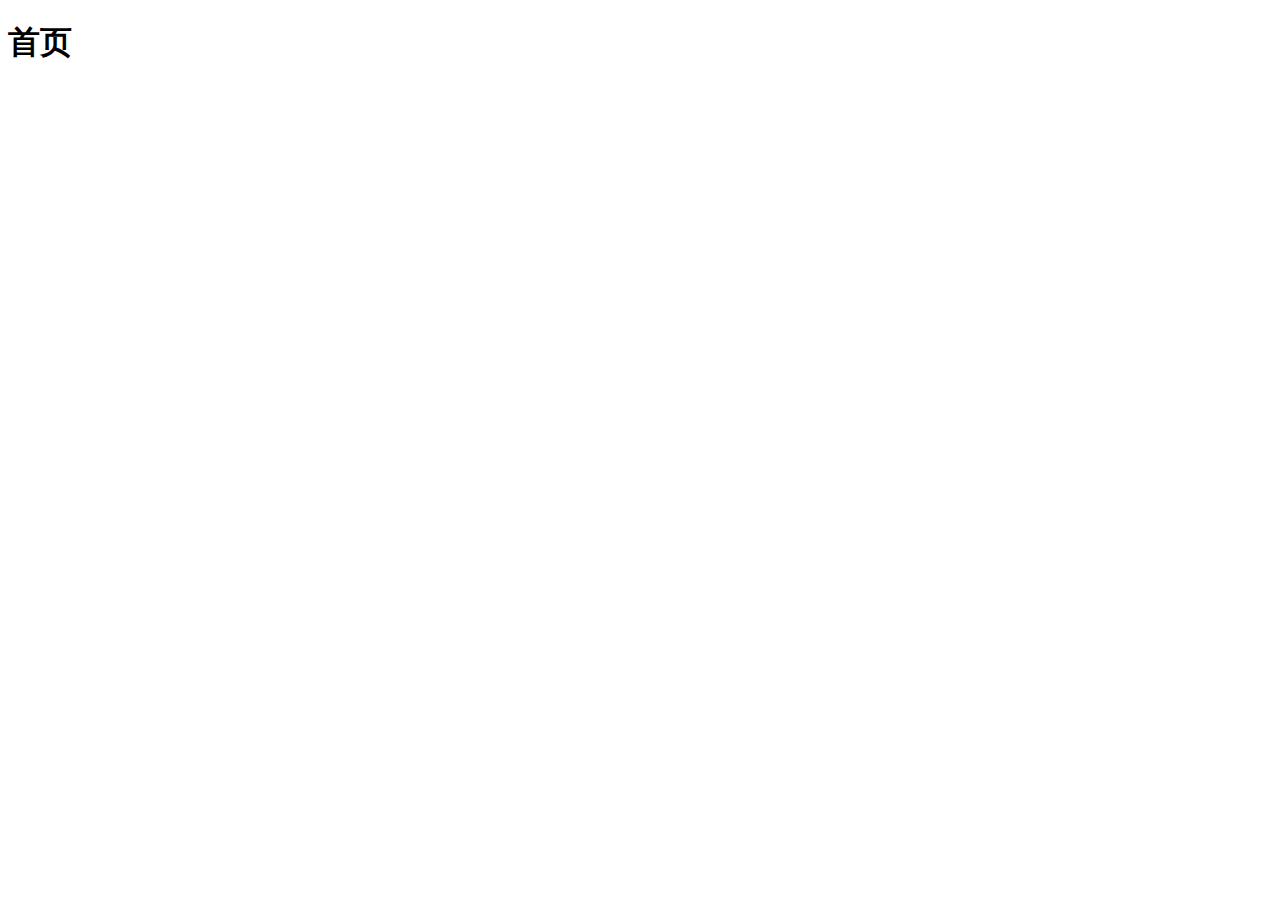
==== index.html @ 6b6a990b "实现了登录页面的功能" ====
<!DOCTYPE html>
<html lang="en">
<head>
    <meta charset="UTF-8">
    <meta name="viewport" content="width=device-width, initial-scale=1.0">
    <title>Document</title>
</head>
<body>
    <h1>首页</h1>
</body>
</html>
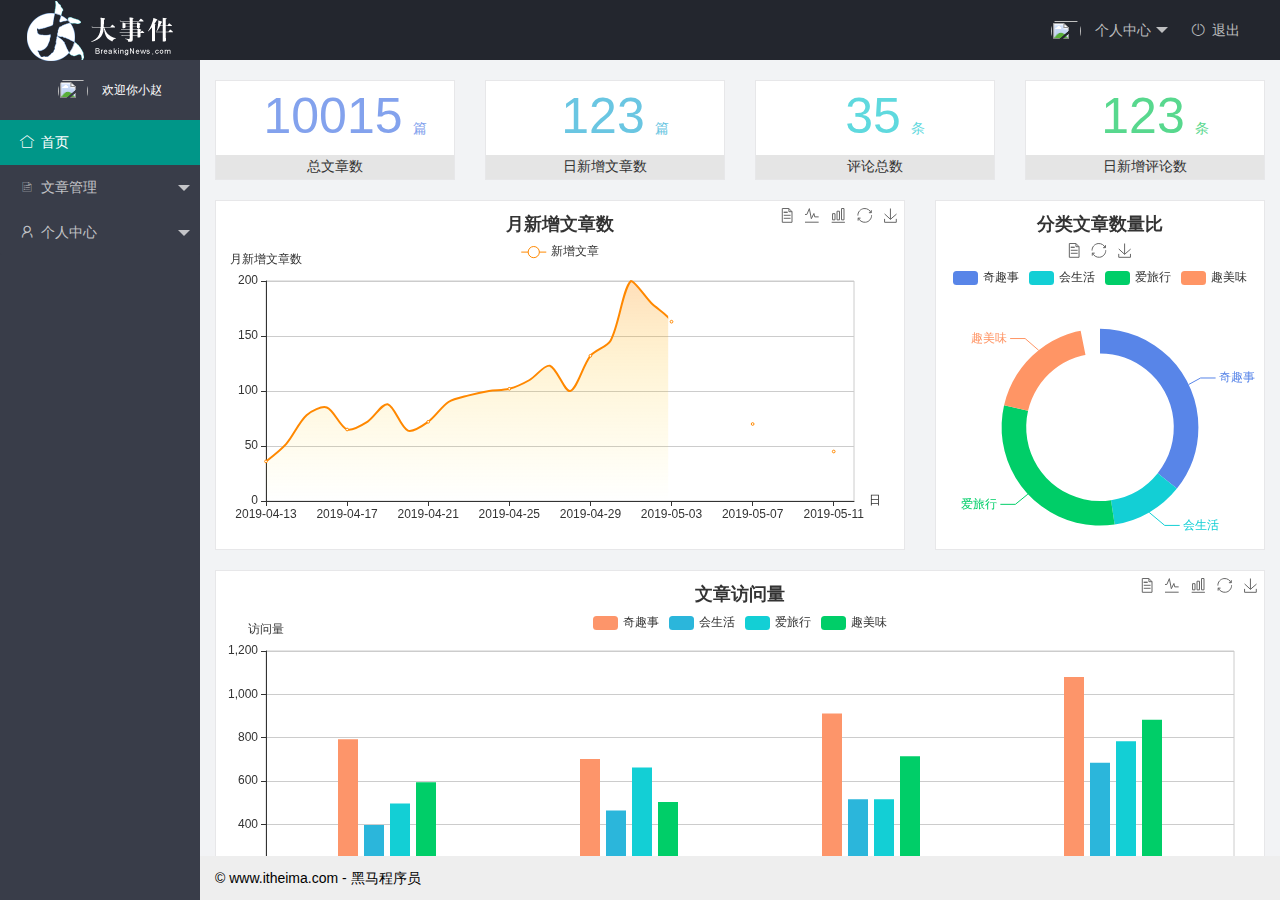
==== commit faac9396: "完成了index.html的页面布局" ====
--- a/index.html
+++ b/index.html
@@ -1,11 +1,92 @@
 <!DOCTYPE html>
-<html lang="en">
+<html>
+
 <head>
-    <meta charset="UTF-8">
-    <meta name="viewport" content="width=device-width, initial-scale=1.0">
-    <title>Document</title>
+    <meta charset="utf-8">
+    <meta name="viewport" content="width=device-width, initial-scale=1, maximum-scale=1">
+    <title>大事件项目（后台首页）</title>
+    <!-- 引入 layui 的css -->
+    <link rel="stylesheet" href="/assets/lib/layui/css/layui.css">
+    <!-- 引入自己css -->
+    <link rel="stylesheet" href="/assets/css/index.css">
 </head>
-<body>
-    <h1>首页</h1>
+
+<body class="layui-layout-body">
+    <div class="layui-layout layui-layout-admin">
+        <div class="layui-header">
+            <div class="layui-logo">
+                <img src="/assets/images/logo.png" alt="">
+            </div>
+            <!-- 头部区域（可配合layui已有的水平导航） -->
+            <ul class="layui-nav layui-layout-right">
+                <li class="layui-nav-item">
+                    <a href="javascript:;">
+                        <img src="http://t.cn/RCzsdCq" class="layui-nav-img">
+                        个人中心
+                    </a>
+                    <dl class="layui-nav-child">
+                        <dd><a href="">基本资料</a></dd>
+                        <dd><a href="">重置密码</a></dd>
+                        <dd><a href="">更换头像</a></dd>
+                    </dl>
+                </li>
+                <li class="layui-nav-item">
+                    <a href="">
+                        <i class="layui-icon layui-icon-logout"></i>退出
+                    </a>
+                </li>
+            </ul>
+        </div>
+
+        <div class="layui-side layui-bg-black">
+            <div class="layui-side-scroll">
+                <div id="user">
+                    <span class="txt-avater">G</span>
+                    <img src="http://t.cn/RCzsdCq" class="layui-nav-img">
+                    欢迎你<span id="username">小赵</span>
+                </div>
+                <!-- 左侧导航区域（可配合layui已有的垂直导航） -->
+                <ul class="layui-nav layui-nav-tree" lay-filter="test" lay-shrink="all">
+                    <li class="layui-nav-item layui-this"><a href=""><i class="layui-icon layui-icon-home"></i>首页</a></li>
+                    <li class="layui-nav-item">
+                        <a class="" href="javascript:;"><i class="layui-icon layui-icon-list"></i>文章管理</a>
+                        <dl class="layui-nav-child">
+                            <dd><a href="javascript:;" target="sm"><i class="layui-icon layui-icon-app"></i>文章类别</a></dd>
+                            <dd><a href="javascript:;"><i class="layui-icon layui-icon-app"></i>文章列表</a></dd>
+                            <dd><a href="javascript:;"><i class="layui-icon layui-icon-app"></i>发表文章</a></dd>
+                        </dl>
+                    </li>
+                    <li class="layui-nav-item">
+                        <a href="javascript:;"><i class="layui-icon layui-icon-username"></i>个人中心</a>
+                        <dl class="layui-nav-child">
+                            <dd><a href="javascript:;"><i class="layui-icon layui-icon-app"></i>基本资料</a></dd>
+                            <dd><a href="javascript:;"><i class="layui-icon layui-icon-app"></i>更换头像</a></dd>
+                            <dd><a href="javascript:;"><i class="layui-icon layui-icon-app"></i>重置密码</a></dd>
+                        </dl>
+                    </li>
+                </ul>
+            </div>
+        </div>
+
+        <div class="layui-body">
+            <!-- 内容主体区域 -->
+            <!-- <div style="padding: 15px;">内容主体区域</div> -->
+            <iframe src="/home/dashboard.html" frameborder="0" name="sm"></iframe>
+        </div>
+
+        <div class="layui-footer">
+            <!-- 底部固定区域 -->
+            © www.itheima.com - 黑马程序员
+        </div>
+    </div>
+    <script src="/assets/lib/layui/layui.all.js"></script>
+    <script>
+        //JavaScript代码区域
+        layui.use('element', function () {
+            var element = layui.element;
+
+        });
+    </script>
 </body>
+
 </html>--- a/assets/lib/layui/css/layui.css
+++ b/assets/lib/layui/css/layui.css
@@ -0,0 +1,2 @@
+/** layui-v2.5.6 MIT License By https://www.layui.com */
+ .layui-inline,img{display:inline-block;vertical-align:middle}h1,h2,h3,h4,h5,h6{font-weight:400}.layui-edge,.layui-header,.layui-inline,.layui-main{position:relative}.layui-body,.layui-edge,.layui-elip{overflow:hidden}.layui-btn,.layui-edge,.layui-inline,img{vertical-align:middle}.layui-btn,.layui-disabled,.layui-icon,.layui-unselect{-moz-user-select:none;-webkit-user-select:none;-ms-user-select:none}.layui-elip,.layui-form-checkbox span,.layui-form-pane .layui-form-label{text-overflow:ellipsis;white-space:nowrap}.layui-breadcrumb,.layui-tree-btnGroup{visibility:hidden}blockquote,body,button,dd,div,dl,dt,form,h1,h2,h3,h4,h5,h6,input,li,ol,p,pre,td,textarea,th,ul{margin:0;padding:0;-webkit-tap-highlight-color:rgba(0,0,0,0)}a:active,a:hover{outline:0}img{border:none}li{list-style:none}table{border-collapse:collapse;border-spacing:0}h4,h5,h6{font-size:100%}button,input,optgroup,option,select,textarea{font-family:inherit;font-size:inherit;font-style:inherit;font-weight:inherit;outline:0}pre{white-space:pre-wrap;white-space:-moz-pre-wrap;white-space:-pre-wrap;white-space:-o-pre-wrap;word-wrap:break-word}body{line-height:24px;font:14px Helvetica Neue,Helvetica,PingFang SC,Tahoma,Arial,sans-serif}hr{height:1px;margin:10px 0;border:0;clear:both}a{color:#333;text-decoration:none}a:hover{color:#777}a cite{font-style:normal;*cursor:pointer}.layui-border-box,.layui-border-box *{box-sizing:border-box}.layui-box,.layui-box *{box-sizing:content-box}.layui-clear{clear:both;*zoom:1}.layui-clear:after{content:'\20';clear:both;*zoom:1;display:block;height:0}.layui-inline{*display:inline;*zoom:1}.layui-edge{display:inline-block;width:0;height:0;border-width:6px;border-style:dashed;border-color:transparent}.layui-edge-top{top:-4px;border-bottom-color:#999;border-bottom-style:solid}.layui-edge-right{border-left-color:#999;border-left-style:solid}.layui-edge-bottom{top:2px;border-top-color:#999;border-top-style:solid}.layui-edge-left{border-right-color:#999;border-right-style:solid}.layui-disabled,.layui-disabled:hover{color:#d2d2d2!important;cursor:not-allowed!important}.layui-circle{border-radius:100%}.layui-show{display:block!important}.layui-hide{display:none!important}@font-face{font-family:layui-icon;src:url(../font/iconfont.eot?v=256);src:url(../font/iconfont.eot?v=256#iefix) format('embedded-opentype'),url(../font/iconfont.woff2?v=256) format('woff2'),url(../font/iconfont.woff?v=256) format('woff'),url(../font/iconfont.ttf?v=256) format('truetype'),url(../font/iconfont.svg?v=256#layui-icon) format('svg')}.layui-icon{font-family:layui-icon!important;font-size:16px;font-style:normal;-webkit-font-smoothing:antialiased;-moz-osx-font-smoothing:grayscale}.layui-icon-reply-fill:before{content:"\e611"}.layui-icon-set-fill:before{content:"\e614"}.layui-icon-menu-fill:before{content:"\e60f"}.layui-icon-search:before{content:"\e615"}.layui-icon-share:before{content:"\e641"}.layui-icon-set-sm:before{content:"\e620"}.layui-icon-engine:before{content:"\e628"}.layui-icon-close:before{content:"\1006"}.layui-icon-close-fill:before{content:"\1007"}.layui-icon-chart-screen:before{content:"\e629"}.layui-icon-star:before{content:"\e600"}.layui-icon-circle-dot:before{content:"\e617"}.layui-icon-chat:before{content:"\e606"}.layui-icon-release:before{content:"\e609"}.layui-icon-list:before{content:"\e60a"}.layui-icon-chart:before{content:"\e62c"}.layui-icon-ok-circle:before{content:"\1005"}.layui-icon-layim-theme:before{content:"\e61b"}.layui-icon-table:before{content:"\e62d"}.layui-icon-right:before{content:"\e602"}.layui-icon-left:before{content:"\e603"}.layui-icon-cart-simple:before{content:"\e698"}.layui-icon-face-cry:before{content:"\e69c"}.layui-icon-face-smile:before{content:"\e6af"}.layui-icon-survey:before{content:"\e6b2"}.layui-icon-tree:before{content:"\e62e"}.layui-icon-ie:before{content:"\e7bb"}.layui-icon-upload-circle:before{content:"\e62f"}.layui-icon-add-circle:before{content:"\e61f"}.layui-icon-download-circle:before{content:"\e601"}.layui-icon-templeate-1:before{content:"\e630"}.layui-icon-util:before{content:"\e631"}.layui-icon-face-surprised:before{content:"\e664"}.layui-icon-edit:before{content:"\e642"}.layui-icon-speaker:before{content:"\e645"}.layui-icon-down:before{content:"\e61a"}.layui-icon-file:before{content:"\e621"}.layui-icon-layouts:before{content:"\e632"}.layui-icon-rate-half:before{content:"\e6c9"}.layui-icon-add-circle-fine:before{content:"\e608"}.layui-icon-prev-circle:before{content:"\e633"}.layui-icon-read:before{content:"\e705"}.layui-icon-404:before{content:"\e61c"}.layui-icon-carousel:before{content:"\e634"}.layui-icon-help:before{content:"\e607"}.layui-icon-code-circle:before{content:"\e635"}.layui-icon-windows:before{content:"\e67f"}.layui-icon-water:before{content:"\e636"}.layui-icon-username:before{content:"\e66f"}.layui-icon-find-fill:before{content:"\e670"}.layui-icon-about:before{content:"\e60b"}.layui-icon-location:before{content:"\e715"}.layui-icon-up:before{content:"\e619"}.layui-icon-pause:before{content:"\e651"}.layui-icon-date:before{content:"\e637"}.layui-icon-layim-uploadfile:before{content:"\e61d"}.layui-icon-delete:before{content:"\e640"}.layui-icon-play:before{content:"\e652"}.layui-icon-top:before{content:"\e604"}.layui-icon-firefox:before{content:"\e686"}.layui-icon-friends:before{content:"\e612"}.layui-icon-refresh-3:before{content:"\e9aa"}.layui-icon-ok:before{content:"\e605"}.layui-icon-layer:before{content:"\e638"}.layui-icon-face-smile-fine:before{content:"\e60c"}.layui-icon-dollar:before{content:"\e659"}.layui-icon-group:before{content:"\e613"}.layui-icon-layim-download:before{content:"\e61e"}.layui-icon-picture-fine:before{content:"\e60d"}.layui-icon-link:before{content:"\e64c"}.layui-icon-diamond:before{content:"\e735"}.layui-icon-log:before{content:"\e60e"}.layui-icon-key:before{content:"\e683"}.layui-icon-rate-solid:before{content:"\e67a"}.layui-icon-fonts-del:before{content:"\e64f"}.layui-icon-unlink:before{content:"\e64d"}.layui-icon-fonts-clear:before{content:"\e639"}.layui-icon-triangle-r:before{content:"\e623"}.layui-icon-circle:before{content:"\e63f"}.layui-icon-radio:before{content:"\e643"}.layui-icon-align-center:before{content:"\e647"}.layui-icon-align-right:before{content:"\e648"}.layui-icon-align-left:before{content:"\e649"}.layui-icon-loading-1:before{content:"\e63e"}.layui-icon-return:before{content:"\e65c"}.layui-icon-fonts-strong:before{content:"\e62b"}.layui-icon-upload:before{content:"\e67c"}.layui-icon-dialogue:before{content:"\e63a"}.layui-icon-video:before{content:"\e6ed"}.layui-icon-headset:before{content:"\e6fc"}.layui-icon-cellphone-fine:before{content:"\e63b"}.layui-icon-add-1:before{content:"\e654"}.layui-icon-face-smile-b:before{content:"\e650"}.layui-icon-fonts-html:before{content:"\e64b"}.layui-icon-screen-full:before{content:"\e622"}.layui-icon-form:before{content:"\e63c"}.layui-icon-cart:before{content:"\e657"}.layui-icon-camera-fill:before{content:"\e65d"}.layui-icon-tabs:before{content:"\e62a"}.layui-icon-heart-fill:before{content:"\e68f"}.layui-icon-fonts-code:before{content:"\e64e"}.layui-icon-ios:before{content:"\e680"}.layui-icon-at:before{content:"\e687"}.layui-icon-fire:before{content:"\e756"}.layui-icon-set:before{content:"\e716"}.layui-icon-fonts-u:before{content:"\e646"}.layui-icon-triangle-d:before{content:"\e625"}.layui-icon-tips:before{content:"\e702"}.layui-icon-picture:before{content:"\e64a"}.layui-icon-more-vertical:before{content:"\e671"}.layui-icon-bluetooth:before{content:"\e689"}.layui-icon-flag:before{content:"\e66c"}.layui-icon-loading:before{content:"\e63d"}.layui-icon-fonts-i:before{content:"\e644"}.layui-icon-refresh-1:before{content:"\e666"}.layui-icon-rmb:before{content:"\e65e"}.layui-icon-addition:before{content:"\e624"}.layui-icon-home:before{content:"\e68e"}.layui-icon-time:before{content:"\e68d"}.layui-icon-user:before{content:"\e770"}.layui-icon-notice:before{content:"\e667"}.layui-icon-chrome:before{content:"\e68a"}.layui-icon-edge:before{content:"\e68b"}.layui-icon-login-weibo:before{content:"\e675"}.layui-icon-voice:before{content:"\e688"}.layui-icon-upload-drag:before{content:"\e681"}.layui-icon-login-qq:before{content:"\e676"}.layui-icon-snowflake:before{content:"\e6b1"}.layui-icon-heart:before{content:"\e68c"}.layui-icon-logout:before{content:"\e682"}.layui-icon-file-b:before{content:"\e655"}.layui-icon-template:before{content:"\e663"}.layui-icon-transfer:before{content:"\e691"}.layui-icon-auz:before{content:"\e672"}.layui-icon-console:before{content:"\e665"}.layui-icon-app:before{content:"\e653"}.layui-icon-prev:before{content:"\e65a"}.layui-icon-website:before{content:"\e7ae"}.layui-icon-next:before{content:"\e65b"}.layui-icon-component:before{content:"\e857"}.layui-icon-android:before{content:"\e684"}.layui-icon-more:before{content:"\e65f"}.layui-icon-login-wechat:before{content:"\e677"}.layui-icon-shrink-right:before{content:"\e668"}.layui-icon-spread-left:before{content:"\e66b"}.layui-icon-camera:before{content:"\e660"}.layui-icon-note:before{content:"\e66e"}.layui-icon-refresh:before{content:"\e669"}.layui-icon-female:before{content:"\e661"}.layui-icon-male:before{content:"\e662"}.layui-icon-screen-restore:before{content:"\e758"}.layui-icon-password:before{content:"\e673"}.layui-icon-senior:before{content:"\e674"}.layui-icon-theme:before{content:"\e66a"}.layui-icon-tread:before{content:"\e6c5"}.layui-icon-praise:before{content:"\e6c6"}.layui-icon-star-fill:before{content:"\e658"}.layui-icon-rate:before{content:"\e67b"}.layui-icon-template-1:before{content:"\e656"}.layui-icon-vercode:before{content:"\e679"}.layui-icon-service:before{content:"\e626"}.layui-icon-cellphone:before{content:"\e678"}.layui-icon-print:before{content:"\e66d"}.layui-icon-cols:before{content:"\e610"}.layui-icon-wifi:before{content:"\e7e0"}.layui-icon-export:before{content:"\e67d"}.layui-icon-rss:before{content:"\e808"}.layui-icon-slider:before{content:"\e714"}.layui-icon-email:before{content:"\e618"}.layui-icon-subtraction:before{content:"\e67e"}.layui-icon-mike:before{content:"\e6dc"}.layui-icon-light:before{content:"\e748"}.layui-icon-gift:before{content:"\e627"}.layui-icon-mute:before{content:"\e685"}.layui-icon-reduce-circle:before{content:"\e616"}.layui-icon-music:before{content:"\e690"}.layui-main{width:1140px;margin:0 auto}.layui-header{z-index:1000;height:60px}.layui-header a:hover{transition:all .5s;-webkit-transition:all .5s}.layui-side{position:fixed;left:0;top:0;bottom:0;z-index:999;width:200px;overflow-x:hidden}.layui-side-scroll{position:relative;width:220px;height:100%;overflow-x:hidden}.layui-body{position:absolute;left:200px;right:0;top:0;bottom:0;z-index:998;width:auto;overflow-y:auto;box-sizing:border-box}.layui-layout-body{overflow:hidden}.layui-layout-admin .layui-header{background-color:#23262E}.layui-layout-admin .layui-side{top:60px;width:200px;overflow-x:hidden}.layui-layout-admin .layui-body{position:fixed;top:60px;bottom:44px}.layui-layout-admin .layui-main{width:auto;margin:0 15px}.layui-layout-admin .layui-footer{position:fixed;left:200px;right:0;bottom:0;height:44px;line-height:44px;padding:0 15px;background-color:#eee}.layui-layout-admin .layui-logo{position:absolute;left:0;top:0;width:200px;height:100%;line-height:60px;text-align:center;color:#009688;font-size:16px}.layui-layout-admin .layui-header .layui-nav{background:0 0}.layui-layout-left{position:absolute!important;left:200px;top:0}.layui-layout-right{position:absolute!important;right:0;top:0}.layui-container{position:relative;margin:0 auto;padding:0 15px;box-sizing:border-box}.layui-fluid{position:relative;margin:0 auto;padding:0 15px}.layui-row:after,.layui-row:before{content:'';display:block;clear:both}.layui-col-lg1,.layui-col-lg10,.layui-col-lg11,.layui-col-lg12,.layui-col-lg2,.layui-col-lg3,.layui-col-lg4,.layui-col-lg5,.layui-col-lg6,.layui-col-lg7,.layui-col-lg8,.layui-col-lg9,.layui-col-md1,.layui-col-md10,.layui-col-md11,.layui-col-md12,.layui-col-md2,.layui-col-md3,.layui-col-md4,.layui-col-md5,.layui-col-md6,.layui-col-md7,.layui-col-md8,.layui-col-md9,.layui-col-sm1,.layui-col-sm10,.layui-col-sm11,.layui-col-sm12,.layui-col-sm2,.layui-col-sm3,.layui-col-sm4,.layui-col-sm5,.layui-col-sm6,.layui-col-sm7,.layui-col-sm8,.layui-col-sm9,.layui-col-xs1,.layui-col-xs10,.layui-col-xs11,.layui-col-xs12,.layui-col-xs2,.layui-col-xs3,.layui-col-xs4,.layui-col-xs5,.layui-col-xs6,.layui-col-xs7,.layui-col-xs8,.layui-col-xs9{position:relative;display:block;box-sizing:border-box}.layui-col-xs1,.layui-col-xs10,.layui-col-xs11,.layui-col-xs12,.layui-col-xs2,.layui-col-xs3,.layui-col-xs4,.layui-col-xs5,.layui-col-xs6,.layui-col-xs7,.layui-col-xs8,.layui-col-xs9{float:left}.layui-col-xs1{width:8.33333333%}.layui-col-xs2{width:16.66666667%}.layui-col-xs3{width:25%}.layui-col-xs4{width:33.33333333%}.layui-col-xs5{width:41.66666667%}.layui-col-xs6{width:50%}.layui-col-xs7{width:58.33333333%}.layui-col-xs8{width:66.66666667%}.layui-col-xs9{width:75%}.layui-col-xs10{width:83.33333333%}.layui-col-xs11{width:91.66666667%}.layui-col-xs12{width:100%}.layui-col-xs-offset1{margin-left:8.33333333%}.layui-col-xs-offset2{margin-left:16.66666667%}.layui-col-xs-offset3{margin-left:25%}.layui-col-xs-offset4{margin-left:33.33333333%}.layui-col-xs-offset5{margin-left:41.66666667%}.layui-col-xs-offset6{margin-left:50%}.layui-col-xs-offset7{margin-left:58.33333333%}.layui-col-xs-offset8{margin-left:66.66666667%}.layui-col-xs-offset9{margin-left:75%}.layui-col-xs-offset10{margin-left:83.33333333%}.layui-col-xs-offset11{margin-left:91.66666667%}.layui-col-xs-offset12{margin-left:100%}@media screen and (max-width:768px){.layui-hide-xs{display:none!important}.layui-show-xs-block{display:block!important}.layui-show-xs-inline{display:inline!important}.layui-show-xs-inline-block{display:inline-block!important}}@media screen and (min-width:768px){.layui-container{width:750px}.layui-hide-sm{display:none!important}.layui-show-sm-block{display:block!important}.layui-show-sm-inline{display:inline!important}.layui-show-sm-inline-block{display:inline-block!important}.layui-col-sm1,.layui-col-sm10,.layui-col-sm11,.layui-col-sm12,.layui-col-sm2,.layui-col-sm3,.layui-col-sm4,.layui-col-sm5,.layui-col-sm6,.layui-col-sm7,.layui-col-sm8,.layui-col-sm9{float:left}.layui-col-sm1{width:8.33333333%}.layui-col-sm2{width:16.66666667%}.layui-col-sm3{width:25%}.layui-col-sm4{width:33.33333333%}.layui-col-sm5{width:41.66666667%}.layui-col-sm6{width:50%}.layui-col-sm7{width:58.33333333%}.layui-col-sm8{width:66.66666667%}.layui-col-sm9{width:75%}.layui-col-sm10{width:83.33333333%}.layui-col-sm11{width:91.66666667%}.layui-col-sm12{width:100%}.layui-col-sm-offset1{margin-left:8.33333333%}.layui-col-sm-offset2{margin-left:16.66666667%}.layui-col-sm-offset3{margin-left:25%}.layui-col-sm-offset4{margin-left:33.33333333%}.layui-col-sm-offset5{margin-left:41.66666667%}.layui-col-sm-offset6{margin-left:50%}.layui-col-sm-offset7{margin-left:58.33333333%}.layui-col-sm-offset8{margin-left:66.66666667%}.layui-col-sm-offset9{margin-left:75%}.layui-col-sm-offset10{margin-left:83.33333333%}.layui-col-sm-offset11{margin-left:91.66666667%}.layui-col-sm-offset12{margin-left:100%}}@media screen and (min-width:992px){.layui-container{width:970px}.layui-hide-md{display:none!important}.layui-show-md-block{display:block!important}.layui-show-md-inline{display:inline!important}.layui-show-md-inline-block{display:inline-block!important}.layui-col-md1,.layui-col-md10,.layui-col-md11,.layui-col-md12,.layui-col-md2,.layui-col-md3,.layui-col-md4,.layui-col-md5,.layui-col-md6,.layui-col-md7,.layui-col-md8,.layui-col-md9{float:left}.layui-col-md1{width:8.33333333%}.layui-col-md2{width:16.66666667%}.layui-col-md3{width:25%}.layui-col-md4{width:33.33333333%}.layui-col-md5{width:41.66666667%}.layui-col-md6{width:50%}.layui-col-md7{width:58.33333333%}.layui-col-md8{width:66.66666667%}.layui-col-md9{width:75%}.layui-col-md10{width:83.33333333%}.layui-col-md11{width:91.66666667%}.layui-col-md12{width:100%}.layui-col-md-offset1{margin-left:8.33333333%}.layui-col-md-offset2{margin-left:16.66666667%}.layui-col-md-offset3{margin-left:25%}.layui-col-md-offset4{margin-left:33.33333333%}.layui-col-md-offset5{margin-left:41.66666667%}.layui-col-md-offset6{margin-left:50%}.layui-col-md-offset7{margin-left:58.33333333%}.layui-col-md-offset8{margin-left:66.66666667%}.layui-col-md-offset9{margin-left:75%}.layui-col-md-offset10{margin-left:83.33333333%}.layui-col-md-offset11{margin-left:91.66666667%}.layui-col-md-offset12{margin-left:100%}}@media screen and (min-width:1200px){.layui-container{width:1170px}.layui-hide-lg{display:none!important}.layui-show-lg-block{display:block!important}.layui-show-lg-inline{display:inline!important}.layui-show-lg-inline-block{display:inline-block!important}.layui-col-lg1,.layui-col-lg10,.layui-col-lg11,.layui-col-lg12,.layui-col-lg2,.layui-col-lg3,.layui-col-lg4,.layui-col-lg5,.layui-col-lg6,.layui-col-lg7,.layui-col-lg8,.layui-col-lg9{float:left}.layui-col-lg1{width:8.33333333%}.layui-col-lg2{width:16.66666667%}.layui-col-lg3{width:25%}.layui-col-lg4{width:33.33333333%}.layui-col-lg5{width:41.66666667%}.layui-col-lg6{width:50%}.layui-col-lg7{width:58.33333333%}.layui-col-lg8{width:66.66666667%}.layui-col-lg9{width:75%}.layui-col-lg10{width:83.33333333%}.layui-col-lg11{width:91.66666667%}.layui-col-lg12{width:100%}.layui-col-lg-offset1{margin-left:8.33333333%}.layui-col-lg-offset2{margin-left:16.66666667%}.layui-col-lg-offset3{margin-left:25%}.layui-col-lg-offset4{margin-left:33.33333333%}.layui-col-lg-offset5{margin-left:41.66666667%}.layui-col-lg-offset6{margin-left:50%}.layui-col-lg-offset7{margin-left:58.33333333%}.layui-col-lg-offset8{margin-left:66.66666667%}.layui-col-lg-offset9{margin-left:75%}.layui-col-lg-offset10{margin-left:83.33333333%}.layui-col-lg-offset11{margin-left:91.66666667%}.layui-col-lg-offset12{margin-left:100%}}.layui-col-space1{margin:-.5px}.layui-col-space1>*{padding:.5px}.layui-col-space2{margin:-1px}.layui-col-space2>*{padding:1px}.layui-col-space4{margin:-2px}.layui-col-space4>*{padding:2px}.layui-col-space5{margin:-2.5px}.layui-col-space5>*{padding:2.5px}.layui-col-space6{margin:-3px}.layui-col-space6>*{padding:3px}.layui-col-space8{margin:-4px}.layui-col-space8>*{padding:4px}.layui-col-space10{margin:-5px}.layui-col-space10>*{padding:5px}.layui-col-space12{margin:-6px}.layui-col-space12>*{padding:6px}.layui-col-space14{margin:-7px}.layui-col-space14>*{padding:7px}.layui-col-space15{margin:-7.5px}.layui-col-space15>*{padding:7.5px}.layui-col-space16{margin:-8px}.layui-col-space16>*{padding:8px}.layui-col-space18{margin:-9px}.layui-col-space18>*{padding:9px}.layui-col-space20{margin:-10px}.layui-col-space20>*{padding:10px}.layui-col-space22{margin:-11px}.layui-col-space22>*{padding:11px}.layui-col-space24{margin:-12px}.layui-col-space24>*{padding:12px}.layui-col-space25{margin:-12.5px}.layui-col-space25>*{padding:12.5px}.layui-col-space26{margin:-13px}.layui-col-space26>*{padding:13px}.layui-col-space28{margin:-14px}.layui-col-space28>*{padding:14px}.layui-col-space30{margin:-15px}.layui-col-space30>*{padding:15px}.layui-btn,.layui-input,.layui-select,.layui-textarea,.layui-upload-button{outline:0;-webkit-appearance:none;transition:all .3s;-webkit-transition:all .3s;box-sizing:border-box}.layui-elem-quote{margin-bottom:10px;padding:15px;line-height:22px;border-left:5px solid #009688;border-radius:0 2px 2px 0;background-color:#f2f2f2}.layui-quote-nm{border-style:solid;border-width:1px 1px 1px 5px;background:0 0}.layui-elem-field{margin-bottom:10px;padding:0;border-width:1px;border-style:solid}.layui-elem-field legend{margin-left:20px;padding:0 10px;font-size:20px;font-weight:300}.layui-field-title{margin:10px 0 20px;border-width:1px 0 0}.layui-field-box{padding:10px 15px}.layui-field-title .layui-field-box{padding:10px 0}.layui-progress{position:relative;height:6px;border-radius:20px;background-color:#e2e2e2}.layui-progress-bar{position:absolute;left:0;top:0;width:0;max-width:100%;height:6px;border-radius:20px;text-align:right;background-color:#5FB878;transition:all .3s;-webkit-transition:all .3s}.layui-progress-big,.layui-progress-big .layui-progress-bar{height:18px;line-height:18px}.layui-progress-text{position:relative;top:-20px;line-height:18px;font-size:12px;color:#666}.layui-progress-big .layui-progress-text{position:static;padding:0 10px;color:#fff}.layui-collapse{border-width:1px;border-style:solid;border-radius:2px}.layui-colla-content,.layui-colla-item{border-top-width:1px;border-top-style:solid}.layui-colla-item:first-child{border-top:none}.layui-colla-title{position:relative;height:42px;line-height:42px;padding:0 15px 0 35px;color:#333;background-color:#f2f2f2;cursor:pointer;font-size:14px;overflow:hidden}.layui-colla-content{display:none;padding:10px 15px;line-height:22px;color:#666}.layui-colla-icon{position:absolute;left:15px;top:0;font-size:14px}.layui-card{margin-bottom:15px;border-radius:2px;background-color:#fff;box-shadow:0 1px 2px 0 rgba(0,0,0,.05)}.layui-card:last-child{margin-bottom:0}.layui-card-header{position:relative;height:42px;line-height:42px;padding:0 15px;border-bottom:1px solid #f6f6f6;color:#333;border-radius:2px 2px 0 0;font-size:14px}.layui-bg-black,.layui-bg-blue,.layui-bg-cyan,.layui-bg-green,.layui-bg-orange,.layui-bg-red{color:#fff!important}.layui-card-body{position:relative;padding:10px 15px;line-height:24px}.layui-card-body[pad15]{padding:15px}.layui-card-body[pad20]{padding:20px}.layui-card-body .layui-table{margin:5px 0}.layui-card .layui-tab{margin:0}.layui-panel-window{position:relative;padding:15px;border-radius:0;border-top:5px solid #E6E6E6;background-color:#fff}.layui-auxiliar-moving{position:fixed;left:0;right:0;top:0;bottom:0;width:100%;height:100%;background:0 0;z-index:9999999999}.layui-form-label,.layui-form-mid,.layui-form-select,.layui-input-block,.layui-input-inline,.layui-textarea{position:relative}.layui-bg-red{background-color:#FF5722!important}.layui-bg-orange{background-color:#FFB800!important}.layui-bg-green{background-color:#009688!important}.layui-bg-cyan{background-color:#2F4056!important}.layui-bg-blue{background-color:#1E9FFF!important}.layui-bg-black{background-color:#393D49!important}.layui-bg-gray{background-color:#eee!important;color:#666!important}.layui-badge-rim,.layui-colla-content,.layui-colla-item,.layui-collapse,.layui-elem-field,.layui-form-pane .layui-form-item[pane],.layui-form-pane .layui-form-label,.layui-input,.layui-layedit,.layui-layedit-tool,.layui-quote-nm,.layui-select,.layui-tab-bar,.layui-tab-card,.layui-tab-title,.layui-tab-title .layui-this:after,.layui-textarea{border-color:#e6e6e6}.layui-timeline-item:before,hr{background-color:#e6e6e6}.layui-text{line-height:22px;font-size:14px;color:#666}.layui-text h1,.layui-text h2,.layui-text h3{font-weight:500;color:#333}.layui-text h1{font-size:30px}.layui-text h2{font-size:24px}.layui-text h3{font-size:18px}.layui-text a:not(.layui-btn){color:#01AAED}.layui-text a:not(.layui-btn):hover{text-decoration:underline}.layui-text ul{padding:5px 0 5px 15px}.layui-text ul li{margin-top:5px;list-style-type:disc}.layui-text em,.layui-word-aux{color:#999!important;padding:0 5px!important}.layui-btn{display:inline-block;height:38px;line-height:38px;padding:0 18px;background-color:#009688;color:#fff;white-space:nowrap;text-align:center;font-size:14px;border:none;border-radius:2px;cursor:pointer}.layui-btn:hover{opacity:.8;filter:alpha(opacity=80);color:#fff}.layui-btn:active{opacity:1;filter:alpha(opacity=100)}.layui-btn+.layui-btn{margin-left:10px}.layui-btn-container{font-size:0}.layui-btn-container .layui-btn{margin-right:10px;margin-bottom:10px}.layui-btn-container .layui-btn+.layui-btn{margin-left:0}.layui-table .layui-btn-container .layui-btn{margin-bottom:9px}.layui-btn-radius{border-radius:100px}.layui-btn .layui-icon{margin-right:3px;font-size:18px;vertical-align:bottom;vertical-align:middle\9}.layui-btn-primary{border:1px solid #C9C9C9;background-color:#fff;color:#555}.layui-btn-primary:hover{border-color:#009688;color:#333}.layui-btn-normal{background-color:#1E9FFF}.layui-btn-warm{background-color:#FFB800}.layui-btn-danger{background-color:#FF5722}.layui-btn-checked{background-color:#5FB878}.layui-btn-disabled,.layui-btn-disabled:active,.layui-btn-disabled:hover{border:1px solid #e6e6e6;background-color:#FBFBFB;color:#C9C9C9;cursor:not-allowed;opacity:1}.layui-btn-lg{height:44px;line-height:44px;padding:0 25px;font-size:16px}.layui-btn-sm{height:30px;line-height:30px;padding:0 10px;font-size:12px}.layui-btn-sm i{font-size:16px!important}.layui-btn-xs{height:22px;line-height:22px;padding:0 5px;font-size:12px}.layui-btn-xs i{font-size:14px!important}.layui-btn-group{display:inline-block;vertical-align:middle;font-size:0}.layui-btn-group .layui-btn{margin-left:0!important;margin-right:0!important;border-left:1px solid rgba(255,255,255,.5);border-radius:0}.layui-btn-group .layui-btn-primary{border-left:none}.layui-btn-group .layui-btn-primary:hover{border-color:#C9C9C9;color:#009688}.layui-btn-group .layui-btn:first-child{border-left:none;border-radius:2px 0 0 2px}.layui-btn-group .layui-btn-primary:first-child{border-left:1px solid #c9c9c9}.layui-btn-group .layui-btn:last-child{border-radius:0 2px 2px 0}.layui-btn-group .layui-btn+.layui-btn{margin-left:0}.layui-btn-group+.layui-btn-group{margin-left:10px}.layui-btn-fluid{width:100%}.layui-input,.layui-select,.layui-textarea{height:38px;line-height:1.3;line-height:38px\9;border-width:1px;border-style:solid;background-color:#fff;border-radius:2px}.layui-input::-webkit-input-placeholder,.layui-select::-webkit-input-placeholder,.layui-textarea::-webkit-input-placeholder{line-height:1.3}.layui-input,.layui-textarea{display:block;width:100%;padding-left:10px}.layui-input:hover,.layui-textarea:hover{border-color:#D2D2D2!important}.layui-input:focus,.layui-textarea:focus{border-color:#C9C9C9!important}.layui-textarea{min-height:100px;height:auto;line-height:20px;padding:6px 10px;resize:vertical}.layui-select{padding:0 10px}.layui-form input[type=checkbox],.layui-form input[type=radio],.layui-form select{display:none}.layui-form [lay-ignore]{display:initial}.layui-form-item{margin-bottom:15px;clear:both;*zoom:1}.layui-form-item:after{content:'\20';clear:both;*zoom:1;display:block;height:0}.layui-form-label{float:left;display:block;padding:9px 15px;width:80px;font-weight:400;line-height:20px;text-align:right}.layui-form-label-col{display:block;float:none;padding:9px 0;line-height:20px;text-align:left}.layui-form-item .layui-inline{margin-bottom:5px;margin-right:10px}.layui-input-block{margin-left:110px;min-height:36px}.layui-input-inline{display:inline-block;vertical-align:middle}.layui-form-item .layui-input-inline{float:left;width:190px;margin-right:10px}.layui-form-text .layui-input-inline{width:auto}.layui-form-mid{float:left;display:block;padding:9px 0!important;line-height:20px;margin-right:10px}.layui-form-danger+.layui-form-select .layui-input,.layui-form-danger:focus{border-color:#FF5722!important}.layui-form-select .layui-input{padding-right:30px;cursor:pointer}.layui-form-select .layui-edge{position:absolute;right:10px;top:50%;margin-top:-3px;cursor:pointer;border-width:6px;border-top-color:#c2c2c2;border-top-style:solid;transition:all .3s;-webkit-transition:all .3s}.layui-form-select dl{display:none;position:absolute;left:0;top:42px;padding:5px 0;z-index:899;min-width:100%;border:1px solid #d2d2d2;max-height:300px;overflow-y:auto;background-color:#fff;border-radius:2px;box-shadow:0 2px 4px rgba(0,0,0,.12);box-sizing:border-box}.layui-form-select dl dd,.layui-form-select dl dt{padding:0 10px;line-height:36px;white-space:nowrap;overflow:hidden;text-overflow:ellipsis}.layui-form-select dl dt{font-size:12px;color:#999}.layui-form-select dl dd{cursor:pointer}.layui-form-select dl dd:hover{background-color:#f2f2f2;-webkit-transition:.5s all;transition:.5s all}.layui-form-select .layui-select-group dd{padding-left:20px}.layui-form-select dl dd.layui-select-tips{padding-left:10px!important;color:#999}.layui-form-select dl dd.layui-this{background-color:#5FB878;color:#fff}.layui-form-checkbox,.layui-form-select dl dd.layui-disabled{background-color:#fff}.layui-form-selected dl{display:block}.layui-form-checkbox,.layui-form-checkbox *,.layui-form-switch{display:inline-block;vertical-align:middle}.layui-form-selected .layui-edge{margin-top:-9px;-webkit-transform:rotate(180deg);transform:rotate(180deg);margin-top:-3px\9}:root .layui-form-selected .layui-edge{margin-top:-9px\0/IE9}.layui-form-selectup dl{top:auto;bottom:42px}.layui-select-none{margin:5px 0;text-align:center;color:#999}.layui-select-disabled .layui-disabled{border-color:#eee!important}.layui-select-disabled .layui-edge{border-top-color:#d2d2d2}.layui-form-checkbox{position:relative;height:30px;line-height:30px;margin-right:10px;padding-right:30px;cursor:pointer;font-size:0;-webkit-transition:.1s linear;transition:.1s linear;box-sizing:border-box}.layui-form-checkbox span{padding:0 10px;height:100%;font-size:14px;border-radius:2px 0 0 2px;background-color:#d2d2d2;color:#fff;overflow:hidden}.layui-form-checkbox:hover span{background-color:#c2c2c2}.layui-form-checkbox i{position:absolute;right:0;top:0;width:30px;height:28px;border:1px solid #d2d2d2;border-left:none;border-radius:0 2px 2px 0;color:#fff;font-size:20px;text-align:center}.layui-form-checkbox:hover i{border-color:#c2c2c2;color:#c2c2c2}.layui-form-checked,.layui-form-checked:hover{border-color:#5FB878}.layui-form-checked span,.layui-form-checked:hover span{background-color:#5FB878}.layui-form-checked i,.layui-form-checked:hover i{color:#5FB878}.layui-form-item .layui-form-checkbox{margin-top:4px}.layui-form-checkbox[lay-skin=primary]{height:auto!important;line-height:normal!important;min-width:18px;min-height:18px;border:none!important;margin-right:0;padding-left:28px;padding-right:0;background:0 0}.layui-form-checkbox[lay-skin=primary] span{padding-left:0;padding-right:15px;line-height:18px;background:0 0;color:#666}.layui-form-checkbox[lay-skin=primary] i{right:auto;left:0;width:16px;height:16px;line-height:16px;border:1px solid #d2d2d2;font-size:12px;border-radius:2px;background-color:#fff;-webkit-transition:.1s linear;transition:.1s linear}.layui-form-checkbox[lay-skin=primary]:hover i{border-color:#5FB878;color:#fff}.layui-form-checked[lay-skin=primary] i{border-color:#5FB878!important;background-color:#5FB878;color:#fff}.layui-checkbox-disbaled[lay-skin=primary] span{background:0 0!important;color:#c2c2c2}.layui-checkbox-disbaled[lay-skin=primary]:hover i{border-color:#d2d2d2}.layui-form-item .layui-form-checkbox[lay-skin=primary]{margin-top:10px}.layui-form-switch{position:relative;height:22px;line-height:22px;min-width:35px;padding:0 5px;margin-top:8px;border:1px solid #d2d2d2;border-radius:20px;cursor:pointer;background-color:#fff;-webkit-transition:.1s linear;transition:.1s linear}.layui-form-switch i{position:absolute;left:5px;top:3px;width:16px;height:16px;border-radius:20px;background-color:#d2d2d2;-webkit-transition:.1s linear;transition:.1s linear}.layui-form-switch em{position:relative;top:0;width:25px;margin-left:21px;padding:0!important;text-align:center!important;color:#999!important;font-style:normal!important;font-size:12px}.layui-form-onswitch{border-color:#5FB878;background-color:#5FB878}.layui-checkbox-disbaled,.layui-checkbox-disbaled i{border-color:#e2e2e2!important}.layui-form-onswitch i{left:100%;margin-left:-21px;background-color:#fff}.layui-form-onswitch em{margin-left:5px;margin-right:21px;color:#fff!important}.layui-checkbox-disbaled span{background-color:#e2e2e2!important}.layui-checkbox-disbaled:hover i{color:#fff!important}[lay-radio]{display:none}.layui-form-radio,.layui-form-radio *{display:inline-block;vertical-align:middle}.layui-form-radio{line-height:28px;margin:6px 10px 0 0;padding-right:10px;cursor:pointer;font-size:0}.layui-form-radio *{font-size:14px}.layui-form-radio>i{margin-right:8px;font-size:22px;color:#c2c2c2}.layui-form-radio>i:hover,.layui-form-radioed>i{color:#5FB878}.layui-radio-disbaled>i{color:#e2e2e2!important}.layui-form-pane .layui-form-label{width:110px;padding:8px 15px;height:38px;line-height:20px;border-width:1px;border-style:solid;border-radius:2px 0 0 2px;text-align:center;background-color:#FBFBFB;overflow:hidden;box-sizing:border-box}.layui-form-pane .layui-input-inline{margin-left:-1px}.layui-form-pane .layui-input-block{margin-left:110px;left:-1px}.layui-form-pane .layui-input{border-radius:0 2px 2px 0}.layui-form-pane .layui-form-text .layui-form-label{float:none;width:100%;border-radius:2px;box-sizing:border-box;text-align:left}.layui-form-pane .layui-form-text .layui-input-inline{display:block;margin:0;top:-1px;clear:both}.layui-form-pane .layui-form-text .layui-input-block{margin:0;left:0;top:-1px}.layui-form-pane .layui-form-text .layui-textarea{min-height:100px;border-radius:0 0 2px 2px}.layui-form-pane .layui-form-checkbox{margin:4px 0 4px 10px}.layui-form-pane .layui-form-radio,.layui-form-pane .layui-form-switch{margin-top:6px;margin-left:10px}.layui-form-pane .layui-form-item[pane]{position:relative;border-width:1px;border-style:solid}.layui-form-pane .layui-form-item[pane] .layui-form-label{position:absolute;left:0;top:0;height:100%;border-width:0 1px 0 0}.layui-form-pane .layui-form-item[pane] .layui-input-inline{margin-left:110px}@media screen and (max-width:450px){.layui-form-item .layui-form-label{text-overflow:ellipsis;overflow:hidden;white-space:nowrap}.layui-form-item .layui-inline{display:block;margin-right:0;margin-bottom:20px;clear:both}.layui-form-item .layui-inline:after{content:'\20';clear:both;display:block;height:0}.layui-form-item .layui-input-inline{display:block;float:none;left:-3px;width:auto;margin:0 0 10px 112px}.layui-form-item .layui-input-inline+.layui-form-mid{margin-left:110px;top:-5px;padding:0}.layui-form-item .layui-form-checkbox{margin-right:5px;margin-bottom:5px}}.layui-layedit{border-width:1px;border-style:solid;border-radius:2px}.layui-layedit-tool{padding:3px 5px;border-bottom-width:1px;border-bottom-style:solid;font-size:0}.layedit-tool-fixed{position:fixed;top:0;border-top:1px solid #e2e2e2}.layui-layedit-tool .layedit-tool-mid,.layui-layedit-tool .layui-icon{display:inline-block;vertical-align:middle;text-align:center;font-size:14px}.layui-layedit-tool .layui-icon{position:relative;width:32px;height:30px;line-height:30px;margin:3px 5px;color:#777;cursor:pointer;border-radius:2px}.layui-layedit-tool .layui-icon:hover{color:#393D49}.layui-layedit-tool .layui-icon:active{color:#000}.layui-layedit-tool .layedit-tool-active{background-color:#e2e2e2;color:#000}.layui-layedit-tool .layui-disabled,.layui-layedit-tool .layui-disabled:hover{color:#d2d2d2;cursor:not-allowed}.layui-layedit-tool .layedit-tool-mid{width:1px;height:18px;margin:0 10px;background-color:#d2d2d2}.layedit-tool-html{width:50px!important;font-size:30px!important}.layedit-tool-b,.layedit-tool-code,.layedit-tool-help{font-size:16px!important}.layedit-tool-d,.layedit-tool-face,.layedit-tool-image,.layedit-tool-unlink{font-size:18px!important}.layedit-tool-image input{position:absolute;font-size:0;left:0;top:0;width:100%;height:100%;opacity:.01;filter:Alpha(opacity=1);cursor:pointer}.layui-layedit-iframe iframe{display:block;width:100%}#LAY_layedit_code{overflow:hidden}.layui-laypage{display:inline-block;*display:inline;*zoom:1;vertical-align:middle;margin:10px 0;font-size:0}.layui-laypage>a:first-child,.layui-laypage>a:first-child em{border-radius:2px 0 0 2px}.layui-laypage>a:last-child,.layui-laypage>a:last-child em{border-radius:0 2px 2px 0}.layui-laypage>:first-child{margin-left:0!important}.layui-laypage>:last-child{margin-right:0!important}.layui-laypage a,.layui-laypage button,.layui-laypage input,.layui-laypage select,.layui-laypage span{border:1px solid #e2e2e2}.layui-laypage a,.layui-laypage span{display:inline-block;*display:inline;*zoom:1;vertical-align:middle;padding:0 15px;height:28px;line-height:28px;margin:0 -1px 5px 0;background-color:#fff;color:#333;font-size:12px}.layui-flow-more a *,.layui-laypage input,.layui-table-view select[lay-ignore]{display:inline-block}.layui-laypage a:hover{color:#009688}.layui-laypage em{font-style:normal}.layui-laypage .layui-laypage-spr{color:#999;font-weight:700}.layui-laypage a{text-decoration:none}.layui-laypage .layui-laypage-curr{position:relative}.layui-laypage .layui-laypage-curr em{position:relative;color:#fff}.layui-laypage .layui-laypage-curr .layui-laypage-em{position:absolute;left:-1px;top:-1px;padding:1px;width:100%;height:100%;background-color:#009688}.layui-laypage-em{border-radius:2px}.layui-laypage-next em,.layui-laypage-prev em{font-family:Sim sun;font-size:16px}.layui-laypage .layui-laypage-count,.layui-laypage .layui-laypage-limits,.layui-laypage .layui-laypage-refresh,.layui-laypage .layui-laypage-skip{margin-left:10px;margin-right:10px;padding:0;border:none}.layui-laypage .layui-laypage-limits,.layui-laypage .layui-laypage-refresh{vertical-align:top}.layui-laypage .layui-laypage-refresh i{font-size:18px;cursor:pointer}.layui-laypage select{height:22px;padding:3px;border-radius:2px;cursor:pointer}.layui-laypage .layui-laypage-skip{height:30px;line-height:30px;color:#999}.layui-laypage button,.layui-laypage input{height:30px;line-height:30px;border-radius:2px;vertical-align:top;background-color:#fff;box-sizing:border-box}.layui-laypage input{width:40px;margin:0 10px;padding:0 3px;text-align:center}.layui-laypage input:focus,.layui-laypage select:focus{border-color:#009688!important}.layui-laypage button{margin-left:10px;padding:0 10px;cursor:pointer}.layui-table,.layui-table-view{margin:10px 0}.layui-flow-more{margin:10px 0;text-align:center;color:#999;font-size:14px}.layui-flow-more a{height:32px;line-height:32px}.layui-flow-more a *{vertical-align:top}.layui-flow-more a cite{padding:0 20px;border-radius:3px;background-color:#eee;color:#333;font-style:normal}.layui-flow-more a cite:hover{opacity:.8}.layui-flow-more a i{font-size:30px;color:#737383}.layui-table{width:100%;background-color:#fff;color:#666}.layui-table tr{transition:all .3s;-webkit-transition:all .3s}.layui-table th{text-align:left;font-weight:400}.layui-table tbody tr:hover,.layui-table thead tr,.layui-table-click,.layui-table-header,.layui-table-hover,.layui-table-mend,.layui-table-patch,.layui-table-tool,.layui-table-total,.layui-table-total tr,.layui-table[lay-even] tr:nth-child(even){background-color:#f2f2f2}.layui-table td,.layui-table th,.layui-table-col-set,.layui-table-fixed-r,.layui-table-grid-down,.layui-table-header,.layui-table-page,.layui-table-tips-main,.layui-table-tool,.layui-table-total,.layui-table-view,.layui-table[lay-skin=line],.layui-table[lay-skin=row]{border-width:1px;border-style:solid;border-color:#e6e6e6}.layui-table td,.layui-table th{position:relative;padding:9px 15px;min-height:20px;line-height:20px;font-size:14px}.layui-table[lay-skin=line] td,.layui-table[lay-skin=line] th{border-width:0 0 1px}.layui-table[lay-skin=row] td,.layui-table[lay-skin=row] th{border-width:0 1px 0 0}.layui-table[lay-skin=nob] td,.layui-table[lay-skin=nob] th{border:none}.layui-table img{max-width:100px}.layui-table[lay-size=lg] td,.layui-table[lay-size=lg] th{padding:15px 30px}.layui-table-view .layui-table[lay-size=lg] .layui-table-cell{height:40px;line-height:40px}.layui-table[lay-size=sm] td,.layui-table[lay-size=sm] th{font-size:12px;padding:5px 10px}.layui-table-view .layui-table[lay-size=sm] .layui-table-cell{height:20px;line-height:20px}.layui-table[lay-data]{display:none}.layui-table-box{position:relative;overflow:hidden}.layui-table-view .layui-table{position:relative;width:auto;margin:0}.layui-table-view .layui-table[lay-skin=line]{border-width:0 1px 0 0}.layui-table-view .layui-table[lay-skin=row]{border-width:0 0 1px}.layui-table-view .layui-table td,.layui-table-view .layui-table th{padding:5px 0;border-top:none;border-left:none}.layui-table-view .layui-table th.layui-unselect .layui-table-cell span{cursor:pointer}.layui-table-view .layui-table td{cursor:default}.layui-table-view .layui-table td[data-edit=text]{cursor:text}.layui-table-view .layui-form-checkbox[lay-skin=primary] i{width:18px;height:18px}.layui-table-view .layui-form-radio{line-height:0;padding:0}.layui-table-view .layui-form-radio>i{margin:0;font-size:20px}.layui-table-init{position:absolute;left:0;top:0;width:100%;height:100%;text-align:center;z-index:110}.layui-table-init .layui-icon{position:absolute;left:50%;top:50%;margin:-15px 0 0 -15px;font-size:30px;color:#c2c2c2}.layui-table-header{border-width:0 0 1px;overflow:hidden}.layui-table-header .layui-table{margin-bottom:-1px}.layui-table-tool .layui-inline[lay-event]{position:relative;width:26px;height:26px;padding:5px;line-height:16px;margin-right:10px;text-align:center;color:#333;border:1px solid #ccc;cursor:pointer;-webkit-transition:.5s all;transition:.5s all}.layui-table-tool .layui-inline[lay-event]:hover{border:1px solid #999}.layui-table-tool-temp{padding-right:120px}.layui-table-tool-self{position:absolute;right:17px;top:10px}.layui-table-tool .layui-table-tool-self .layui-inline[lay-event]{margin:0 0 0 10px}.layui-table-tool-panel{position:absolute;top:29px;left:-1px;padding:5px 0;min-width:150px;min-height:40px;border:1px solid #d2d2d2;text-align:left;overflow-y:auto;background-color:#fff;box-shadow:0 2px 4px rgba(0,0,0,.12)}.layui-table-cell,.layui-table-tool-panel li{overflow:hidden;text-overflow:ellipsis;white-space:nowrap}.layui-table-tool-panel li{padding:0 10px;line-height:30px;-webkit-transition:.5s all;transition:.5s all}.layui-table-tool-panel li .layui-form-checkbox[lay-skin=primary]{width:100%;padding-left:28px}.layui-table-tool-panel li:hover{background-color:#f2f2f2}.layui-table-tool-panel li .layui-form-checkbox[lay-skin=primary] i{position:absolute;left:0;top:0}.layui-table-tool-panel li .layui-form-checkbox[lay-skin=primary] span{padding:0}.layui-table-tool .layui-table-tool-self .layui-table-tool-panel{left:auto;right:-1px}.layui-table-col-set{position:absolute;right:0;top:0;width:20px;height:100%;border-width:0 0 0 1px;background-color:#fff}.layui-table-sort{width:10px;height:20px;margin-left:5px;cursor:pointer!important}.layui-table-sort .layui-edge{position:absolute;left:5px;border-width:5px}.layui-table-sort .layui-table-sort-asc{top:3px;border-top:none;border-bottom-style:solid;border-bottom-color:#b2b2b2}.layui-table-sort .layui-table-sort-asc:hover{border-bottom-color:#666}.layui-table-sort .layui-table-sort-desc{bottom:5px;border-bottom:none;border-top-style:solid;border-top-color:#b2b2b2}.layui-table-sort .layui-table-sort-desc:hover{border-top-color:#666}.layui-table-sort[lay-sort=asc] .layui-table-sort-asc{border-bottom-color:#000}.layui-table-sort[lay-sort=desc] .layui-table-sort-desc{border-top-color:#000}.layui-table-cell{height:28px;line-height:28px;padding:0 15px;position:relative;box-sizing:border-box}.layui-table-cell .layui-form-checkbox[lay-skin=primary]{top:-1px;padding:0}.layui-table-cell .layui-table-link{color:#01AAED}.laytable-cell-checkbox,.laytable-cell-numbers,.laytable-cell-radio,.laytable-cell-space{padding:0;text-align:center}.layui-table-body{position:relative;overflow:auto;margin-right:-1px;margin-bottom:-1px}.layui-table-body .layui-none{line-height:26px;padding:15px;text-align:center;color:#999}.layui-table-fixed{position:absolute;left:0;top:0;z-index:101}.layui-table-fixed .layui-table-body{overflow:hidden}.layui-table-fixed-l{box-shadow:0 -1px 8px rgba(0,0,0,.08)}.layui-table-fixed-r{left:auto;right:-1px;border-width:0 0 0 1px;box-shadow:-1px 0 8px rgba(0,0,0,.08)}.layui-table-fixed-r .layui-table-header{position:relative;overflow:visible}.layui-table-mend{position:absolute;right:-49px;top:0;height:100%;width:50px}.layui-table-tool{position:relative;z-index:890;width:100%;min-height:50px;line-height:30px;padding:10px 15px;border-width:0 0 1px}.layui-table-tool .layui-btn-container{margin-bottom:-10px}.layui-table-page,.layui-table-total{border-width:1px 0 0;margin-bottom:-1px;overflow:hidden}.layui-table-page{position:relative;width:100%;padding:7px 7px 0;height:41px;font-size:12px;white-space:nowrap}.layui-table-page>div{height:26px}.layui-table-page .layui-laypage{margin:0}.layui-table-page .layui-laypage a,.layui-table-page .layui-laypage span{height:26px;line-height:26px;margin-bottom:10px;border:none;background:0 0}.layui-table-page .layui-laypage a,.layui-table-page .layui-laypage span.layui-laypage-curr{padding:0 12px}.layui-table-page .layui-laypage span{margin-left:0;padding:0}.layui-table-page .layui-laypage .layui-laypage-prev{margin-left:-7px!important}.layui-table-page .layui-laypage .layui-laypage-curr .layui-laypage-em{left:0;top:0;padding:0}.layui-table-page .layui-laypage button,.layui-table-page .layui-laypage input{height:26px;line-height:26px}.layui-table-page .layui-laypage input{width:40px}.layui-table-page .layui-laypage button{padding:0 10px}.layui-table-page select{height:18px}.layui-table-patch .layui-table-cell{padding:0;width:30px}.layui-table-edit{position:absolute;left:0;top:0;width:100%;height:100%;padding:0 14px 1px;border-radius:0;box-shadow:1px 1px 20px rgba(0,0,0,.15)}.layui-table-edit:focus{border-color:#5FB878!important}select.layui-table-edit{padding:0 0 0 10px;border-color:#C9C9C9}.layui-table-view .layui-form-checkbox,.layui-table-view .layui-form-radio,.layui-table-view .layui-form-switch{top:0;margin:0;box-sizing:content-box}.layui-table-view .layui-form-checkbox{top:-1px;height:26px;line-height:26px}.layui-table-view .layui-form-checkbox i{height:26px}.layui-table-grid .layui-table-cell{overflow:visible}.layui-table-grid-down{position:absolute;top:0;right:0;width:26px;height:100%;padding:5px 0;border-width:0 0 0 1px;text-align:center;background-color:#fff;color:#999;cursor:pointer}.layui-table-grid-down .layui-icon{position:absolute;top:50%;left:50%;margin:-8px 0 0 -8px}.layui-table-grid-down:hover{background-color:#fbfbfb}body .layui-table-tips .layui-layer-content{background:0 0;padding:0;box-shadow:0 1px 6px rgba(0,0,0,.12)}.layui-table-tips-main{margin:-44px 0 0 -1px;max-height:150px;padding:8px 15px;font-size:14px;overflow-y:scroll;background-color:#fff;color:#666}.layui-table-tips-c{position:absolute;right:-3px;top:-13px;width:20px;height:20px;padding:3px;cursor:pointer;background-color:#666;border-radius:50%;color:#fff}.layui-table-tips-c:hover{background-color:#777}.layui-table-tips-c:before{position:relative;right:-2px}.layui-upload-file{display:none!important;opacity:.01;filter:Alpha(opacity=1)}.layui-upload-drag,.layui-upload-form,.layui-upload-wrap{display:inline-block}.layui-upload-list{margin:10px 0}.layui-upload-choose{padding:0 10px;color:#999}.layui-upload-drag{position:relative;padding:30px;border:1px dashed #e2e2e2;background-color:#fff;text-align:center;cursor:pointer;color:#999}.layui-upload-drag .layui-icon{font-size:50px;color:#009688}.layui-upload-drag[lay-over]{border-color:#009688}.layui-upload-iframe{position:absolute;width:0;height:0;border:0;visibility:hidden}.layui-upload-wrap{position:relative;vertical-align:middle}.layui-upload-wrap .layui-upload-file{display:block!important;position:absolute;left:0;top:0;z-index:10;font-size:100px;width:100%;height:100%;opacity:.01;filter:Alpha(opacity=1);cursor:pointer}.layui-transfer-active,.layui-transfer-box{display:inline-block;vertical-align:middle}.layui-transfer-box,.layui-transfer-header,.layui-transfer-search{border-width:0;border-style:solid;border-color:#e6e6e6}.layui-transfer-box{position:relative;border-width:1px;width:200px;height:360px;border-radius:2px;background-color:#fff}.layui-transfer-box .layui-form-checkbox{width:100%;margin:0!important}.layui-transfer-header{height:38px;line-height:38px;padding:0 10px;border-bottom-width:1px}.layui-transfer-search{position:relative;padding:10px;border-bottom-width:1px}.layui-transfer-search .layui-input{height:32px;padding-left:30px;font-size:12px}.layui-transfer-search .layui-icon-search{position:absolute;left:20px;top:50%;margin-top:-8px;color:#666}.layui-transfer-active{margin:0 15px}.layui-transfer-active .layui-btn{display:block;margin:0;padding:0 15px;background-color:#5FB878;border-color:#5FB878;color:#fff}.layui-transfer-active .layui-btn-disabled{background-color:#FBFBFB;border-color:#e6e6e6;color:#C9C9C9}.layui-transfer-active .layui-btn:first-child{margin-bottom:15px}.layui-transfer-active .layui-btn .layui-icon{margin:0;font-size:14px!important}.layui-transfer-data{padding:5px 0;overflow:auto}.layui-transfer-data li{height:32px;line-height:32px;padding:0 10px}.layui-transfer-data li:hover{background-color:#f2f2f2;transition:.5s all}.layui-transfer-data .layui-none{padding:15px 10px;text-align:center;color:#999}.layui-nav{position:relative;padding:0 20px;background-color:#393D49;color:#fff;border-radius:2px;font-size:0;box-sizing:border-box}.layui-nav *{font-size:14px}.layui-nav .layui-nav-item{position:relative;display:inline-block;*display:inline;*zoom:1;vertical-align:middle;line-height:60px}.layui-nav .layui-nav-item a{display:block;padding:0 20px;color:#fff;color:rgba(255,255,255,.7);transition:all .3s;-webkit-transition:all .3s}.layui-nav .layui-this:after,.layui-nav-bar,.layui-nav-tree .layui-nav-itemed:after{position:absolute;left:0;top:0;width:0;height:5px;background-color:#5FB878;transition:all .2s;-webkit-transition:all .2s}.layui-nav-bar{z-index:1000}.layui-nav .layui-nav-item a:hover,.layui-nav .layui-this a{color:#fff}.layui-nav .layui-this:after{content:'';top:auto;bottom:0;width:100%}.layui-nav-img{width:30px;height:30px;margin-right:10px;border-radius:50%}.layui-nav .layui-nav-more{content:'';width:0;height:0;border-style:solid dashed dashed;border-color:#fff transparent transparent;overflow:hidden;cursor:pointer;transition:all .2s;-webkit-transition:all .2s;position:absolute;top:50%;right:3px;margin-top:-3px;border-width:6px;border-top-color:rgba(255,255,255,.7)}.layui-nav .layui-nav-mored,.layui-nav-itemed>a .layui-nav-more{margin-top:-9px;border-style:dashed dashed solid;border-color:transparent transparent #fff}.layui-nav-child{display:none;position:absolute;left:0;top:65px;min-width:100%;line-height:36px;padding:5px 0;box-shadow:0 2px 4px rgba(0,0,0,.12);border:1px solid #d2d2d2;background-color:#fff;z-index:100;border-radius:2px;white-space:nowrap}.layui-nav .layui-nav-child a{color:#333}.layui-nav .layui-nav-child a:hover{background-color:#f2f2f2;color:#000}.layui-nav-child dd{position:relative}.layui-nav .layui-nav-child dd.layui-this a,.layui-nav-child dd.layui-this{background-color:#5FB878;color:#fff}.layui-nav-child dd.layui-this:after{display:none}.layui-nav-tree{width:200px;padding:0}.layui-nav-tree .layui-nav-item{display:block;width:100%;line-height:45px}.layui-nav-tree .layui-nav-item a{position:relative;height:45px;line-height:45px;text-overflow:ellipsis;overflow:hidden;white-space:nowrap}.layui-nav-tree .layui-nav-item a:hover{background-color:#4E5465}.layui-nav-tree .layui-nav-bar{width:5px;height:0;background-color:#009688}.layui-nav-tree .layui-nav-child dd.layui-this,.layui-nav-tree .layui-nav-child dd.layui-this a,.layui-nav-tree .layui-this,.layui-nav-tree .layui-this>a,.layui-nav-tree .layui-this>a:hover{background-color:#009688;color:#fff}.layui-nav-tree .layui-this:after{display:none}.layui-nav-itemed>a,.layui-nav-tree .layui-nav-title a,.layui-nav-tree .layui-nav-title a:hover{color:#fff!important}.layui-nav-tree .layui-nav-child{position:relative;z-index:0;top:0;border:none;box-shadow:none}.layui-nav-tree .layui-nav-child a{height:40px;line-height:40px;color:#fff;color:rgba(255,255,255,.7)}.layui-nav-tree .layui-nav-child,.layui-nav-tree .layui-nav-child a:hover{background:0 0;color:#fff}.layui-nav-tree .layui-nav-more{right:10px}.layui-nav-itemed>.layui-nav-child{display:block;padding:0;background-color:rgba(0,0,0,.3)!important}.layui-nav-itemed>.layui-nav-child>.layui-this>.layui-nav-child{display:block}.layui-nav-side{position:fixed;top:0;bottom:0;left:0;overflow-x:hidden;z-index:999}.layui-bg-blue .layui-nav-bar,.layui-bg-blue .layui-nav-itemed:after,.layui-bg-blue .layui-this:after{background-color:#93D1FF}.layui-bg-blue .layui-nav-child dd.layui-this{background-color:#1E9FFF}.layui-bg-blue .layui-nav-itemed>a,.layui-nav-tree.layui-bg-blue .layui-nav-title a,.layui-nav-tree.layui-bg-blue .layui-nav-title a:hover{background-color:#007DDB!important}.layui-breadcrumb{font-size:0}.layui-breadcrumb>*{font-size:14px}.layui-breadcrumb a{color:#999!important}.layui-breadcrumb a:hover{color:#5FB878!important}.layui-breadcrumb a cite{color:#666;font-style:normal}.layui-breadcrumb span[lay-separator]{margin:0 10px;color:#999}.layui-tab{margin:10px 0;text-align:left!important}.layui-tab[overflow]>.layui-tab-title{overflow:hidden}.layui-tab-title{position:relative;left:0;height:40px;white-space:nowrap;font-size:0;border-bottom-width:1px;border-bottom-style:solid;transition:all .2s;-webkit-transition:all .2s}.layui-tab-title li{display:inline-block;*display:inline;*zoom:1;vertical-align:middle;font-size:14px;transition:all .2s;-webkit-transition:all .2s;position:relative;line-height:40px;min-width:65px;padding:0 15px;text-align:center;cursor:pointer}.layui-tab-title li a{display:block}.layui-tab-title .layui-this{color:#000}.layui-tab-title .layui-this:after{position:absolute;left:0;top:0;content:'';width:100%;height:41px;border-width:1px;border-style:solid;border-bottom-color:#fff;border-radius:2px 2px 0 0;box-sizing:border-box;pointer-events:none}.layui-tab-bar{position:absolute;right:0;top:0;z-index:10;width:30px;height:39px;line-height:39px;border-width:1px;border-style:solid;border-radius:2px;text-align:center;background-color:#fff;cursor:pointer}.layui-tab-bar .layui-icon{position:relative;display:inline-block;top:3px;transition:all .3s;-webkit-transition:all .3s}.layui-tab-item{display:none}.layui-tab-more{padding-right:30px;height:auto!important;white-space:normal!important}.layui-tab-more li.layui-this:after{border-bottom-color:#e2e2e2;border-radius:2px}.layui-tab-more .layui-tab-bar .layui-icon{top:-2px;top:3px\9;-webkit-transform:rotate(180deg);transform:rotate(180deg)}:root .layui-tab-more .layui-tab-bar .layui-icon{top:-2px\0/IE9}.layui-tab-content{padding:10px}.layui-tab-title li .layui-tab-close{position:relative;display:inline-block;width:18px;height:18px;line-height:20px;margin-left:8px;top:1px;text-align:center;font-size:14px;color:#c2c2c2;transition:all .2s;-webkit-transition:all .2s}.layui-tab-title li .layui-tab-close:hover{border-radius:2px;background-color:#FF5722;color:#fff}.layui-tab-brief>.layui-tab-title .layui-this{color:#009688}.layui-tab-brief>.layui-tab-more li.layui-this:after,.layui-tab-brief>.layui-tab-title .layui-this:after{border:none;border-radius:0;border-bottom:2px solid #5FB878}.layui-tab-brief[overflow]>.layui-tab-title .layui-this:after{top:-1px}.layui-tab-card{border-width:1px;border-style:solid;border-radius:2px;box-shadow:0 2px 5px 0 rgba(0,0,0,.1)}.layui-tab-card>.layui-tab-title{background-color:#f2f2f2}.layui-tab-card>.layui-tab-title li{margin-right:-1px;margin-left:-1px}.layui-tab-card>.layui-tab-title .layui-this{background-color:#fff}.layui-tab-card>.layui-tab-title .layui-this:after{border-top:none;border-width:1px;border-bottom-color:#fff}.layui-tab-card>.layui-tab-title .layui-tab-bar{height:40px;line-height:40px;border-radius:0;border-top:none;border-right:none}.layui-tab-card>.layui-tab-more .layui-this{background:0 0;color:#5FB878}.layui-tab-card>.layui-tab-more .layui-this:after{border:none}.layui-timeline{padding-left:5px}.layui-timeline-item{position:relative;padding-bottom:20px}.layui-timeline-axis{position:absolute;left:-5px;top:0;z-index:10;width:20px;height:20px;line-height:20px;background-color:#fff;color:#5FB878;border-radius:50%;text-align:center;cursor:pointer}.layui-timeline-axis:hover{color:#FF5722}.layui-timeline-item:before{content:'';position:absolute;left:5px;top:0;z-index:0;width:1px;height:100%}.layui-timeline-item:last-child:before{display:none}.layui-timeline-item:first-child:before{display:block}.layui-timeline-content{padding-left:25px}.layui-timeline-title{position:relative;margin-bottom:10px}.layui-badge,.layui-badge-dot,.layui-badge-rim{position:relative;display:inline-block;padding:0 6px;font-size:12px;text-align:center;background-color:#FF5722;color:#fff;border-radius:2px}.layui-badge{height:18px;line-height:18px}.layui-badge-dot{width:8px;height:8px;padding:0;border-radius:50%}.layui-badge-rim{height:18px;line-height:18px;border-width:1px;border-style:solid;background-color:#fff;color:#666}.layui-btn .layui-badge,.layui-btn .layui-badge-dot{margin-left:5px}.layui-nav .layui-badge,.layui-nav .layui-badge-dot{position:absolute;top:50%;margin:-8px 6px 0}.layui-tab-title .layui-badge,.layui-tab-title .layui-badge-dot{left:5px;top:-2px}.layui-carousel{position:relative;left:0;top:0;background-color:#f8f8f8}.layui-carousel>[carousel-item]{position:relative;width:100%;height:100%;overflow:hidden}.layui-carousel>[carousel-item]:before{position:absolute;content:'\e63d';left:50%;top:50%;width:100px;line-height:20px;margin:-10px 0 0 -50px;text-align:center;color:#c2c2c2;font-family:layui-icon!important;font-size:30px;font-style:normal;-webkit-font-smoothing:antialiased;-moz-osx-font-smoothing:grayscale}.layui-carousel>[carousel-item]>*{display:none;position:absolute;left:0;top:0;width:100%;height:100%;background-color:#f8f8f8;transition-duration:.3s;-webkit-transition-duration:.3s}.layui-carousel-updown>*{-webkit-transition:.3s ease-in-out up;transition:.3s ease-in-out up}.layui-carousel-arrow{display:none\9;opacity:0;position:absolute;left:10px;top:50%;margin-top:-18px;width:36px;height:36px;line-height:36px;text-align:center;font-size:20px;border:0;border-radius:50%;background-color:rgba(0,0,0,.2);color:#fff;-webkit-transition-duration:.3s;transition-duration:.3s;cursor:pointer}.layui-carousel-arrow[lay-type=add]{left:auto!important;right:10px}.layui-carousel:hover .layui-carousel-arrow[lay-type=add],.layui-carousel[lay-arrow=always] .layui-carousel-arrow[lay-type=add]{right:20px}.layui-carousel[lay-arrow=always] .layui-carousel-arrow{opacity:1;left:20px}.layui-carousel[lay-arrow=none] .layui-carousel-arrow{display:none}.layui-carousel-arrow:hover,.layui-carousel-ind ul:hover{background-color:rgba(0,0,0,.35)}.layui-carousel:hover .layui-carousel-arrow{display:block\9;opacity:1;left:20px}.layui-carousel-ind{position:relative;top:-35px;width:100%;line-height:0!important;text-align:center;font-size:0}.layui-carousel[lay-indicator=outside]{margin-bottom:30px}.layui-carousel[lay-indicator=outside] .layui-carousel-ind{top:10px}.layui-carousel[lay-indicator=outside] .layui-carousel-ind ul{background-color:rgba(0,0,0,.5)}.layui-carousel[lay-indicator=none] .layui-carousel-ind{display:none}.layui-carousel-ind ul{display:inline-block;padding:5px;background-color:rgba(0,0,0,.2);border-radius:10px;-webkit-transition-duration:.3s;transition-duration:.3s}.layui-carousel-ind li{display:inline-block;width:10px;height:10px;margin:0 3px;font-size:14px;background-color:#e2e2e2;background-color:rgba(255,255,255,.5);border-radius:50%;cursor:pointer;-webkit-transition-duration:.3s;transition-duration:.3s}.layui-carousel-ind li:hover{background-color:rgba(255,255,255,.7)}.layui-carousel-ind li.layui-this{background-color:#fff}.layui-carousel>[carousel-item]>.layui-carousel-next,.layui-carousel>[carousel-item]>.layui-carousel-prev,.layui-carousel>[carousel-item]>.layui-this{display:block}.layui-carousel>[carousel-item]>.layui-this{left:0}.layui-carousel>[carousel-item]>.layui-carousel-prev{left:-100%}.layui-carousel>[carousel-item]>.layui-carousel-next{left:100%}.layui-carousel>[carousel-item]>.layui-carousel-next.layui-carousel-left,.layui-carousel>[carousel-item]>.layui-carousel-prev.layui-carousel-right{left:0}.layui-carousel>[carousel-item]>.layui-this.layui-carousel-left{left:-100%}.layui-carousel>[carousel-item]>.layui-this.layui-carousel-right{left:100%}.layui-carousel[lay-anim=updown] .layui-carousel-arrow{left:50%!important;top:20px;margin:0 0 0 -18px}.layui-carousel[lay-anim=updown]>[carousel-item]>*,.layui-carousel[lay-anim=fade]>[carousel-item]>*{left:0!important}.layui-carousel[lay-anim=updown] .layui-carousel-arrow[lay-type=add]{top:auto!important;bottom:20px}.layui-carousel[lay-anim=updown] .layui-carousel-ind{position:absolute;top:50%;right:20px;width:auto;height:auto}.layui-carousel[lay-anim=updown] .layui-carousel-ind ul{padding:3px 5px}.layui-carousel[lay-anim=updown] .layui-carousel-ind li{display:block;margin:6px 0}.layui-carousel[lay-anim=updown]>[carousel-item]>.layui-this{top:0}.layui-carousel[lay-anim=updown]>[carousel-item]>.layui-carousel-prev{top:-100%}.layui-carousel[lay-anim=updown]>[carousel-item]>.layui-carousel-next{top:100%}.layui-carousel[lay-anim=updown]>[carousel-item]>.layui-carousel-next.layui-carousel-left,.layui-carousel[lay-anim=updown]>[carousel-item]>.layui-carousel-prev.layui-carousel-right{top:0}.layui-carousel[lay-anim=updown]>[carousel-item]>.layui-this.layui-carousel-left{top:-100%}.layui-carousel[lay-anim=updown]>[carousel-item]>.layui-this.layui-carousel-right{top:100%}.layui-carousel[lay-anim=fade]>[carousel-item]>.layui-carousel-next,.layui-carousel[lay-anim=fade]>[carousel-item]>.layui-carousel-prev{opacity:0}.layui-carousel[lay-anim=fade]>[carousel-item]>.layui-carousel-next.layui-carousel-left,.layui-carousel[lay-anim=fade]>[carousel-item]>.layui-carousel-prev.layui-carousel-right{opacity:1}.layui-carousel[lay-anim=fade]>[carousel-item]>.layui-this.layui-carousel-left,.layui-carousel[lay-anim=fade]>[carousel-item]>.layui-this.layui-carousel-right{opacity:0}.layui-fixbar{position:fixed;right:15px;bottom:15px;z-index:999999}.layui-fixbar li{width:50px;height:50px;line-height:50px;margin-bottom:1px;text-align:center;cursor:pointer;font-size:30px;background-color:#9F9F9F;color:#fff;border-radius:2px;opacity:.95}.layui-fixbar li:hover{opacity:.85}.layui-fixbar li:active{opacity:1}.layui-fixbar .layui-fixbar-top{display:none;font-size:40px}body .layui-util-face{border:none;background:0 0}body .layui-util-face .layui-layer-content{padding:0;background-color:#fff;color:#666;box-shadow:none}.layui-util-face .layui-layer-TipsG{display:none}.layui-util-face ul{position:relative;width:372px;padding:10px;border:1px solid #D9D9D9;background-color:#fff;box-shadow:0 0 20px rgba(0,0,0,.2)}.layui-util-face ul li{cursor:pointer;float:left;border:1px solid #e8e8e8;height:22px;width:26px;overflow:hidden;margin:-1px 0 0 -1px;padding:4px 2px;text-align:center}.layui-util-face ul li:hover{position:relative;z-index:2;border:1px solid #eb7350;background:#fff9ec}.layui-code{position:relative;margin:10px 0;padding:15px;line-height:20px;border:1px solid #ddd;border-left-width:6px;background-color:#F2F2F2;color:#333;font-family:Courier New;font-size:12px}.layui-rate,.layui-rate *{display:inline-block;vertical-align:middle}.layui-rate{padding:10px 5px 10px 0;font-size:0}.layui-rate li i.layui-icon{font-size:20px;color:#FFB800;margin-right:5px;transition:all .3s;-webkit-transition:all .3s}.layui-rate li i:hover{cursor:pointer;transform:scale(1.12);-webkit-transform:scale(1.12)}.layui-rate[readonly] li i:hover{cursor:default;transform:scale(1)}.layui-colorpicker{width:26px;height:26px;border:1px solid #e6e6e6;padding:5px;border-radius:2px;line-height:24px;display:inline-block;cursor:pointer;transition:all .3s;-webkit-transition:all .3s}.layui-colorpicker:hover{border-color:#d2d2d2}.layui-colorpicker.layui-colorpicker-lg{width:34px;height:34px;line-height:32px}.layui-colorpicker.layui-colorpicker-sm{width:24px;height:24px;line-height:22px}.layui-colorpicker.layui-colorpicker-xs{width:22px;height:22px;line-height:20px}.layui-colorpicker-trigger-bgcolor{display:block;background:url([data-uri]);border-radius:2px}.layui-colorpicker-trigger-span{display:block;height:100%;box-sizing:border-box;border:1px solid rgba(0,0,0,.15);border-radius:2px;text-align:center}.layui-colorpicker-trigger-i{display:inline-block;color:#FFF;font-size:12px}.layui-colorpicker-trigger-i.layui-icon-close{color:#999}.layui-colorpicker-main{position:absolute;z-index:66666666;width:280px;padding:7px;background:#FFF;border:1px solid #d2d2d2;border-radius:2px;box-shadow:0 2px 4px rgba(0,0,0,.12)}.layui-colorpicker-main-wrapper{height:180px;position:relative}.layui-colorpicker-basis{width:260px;height:100%;position:relative}.layui-colorpicker-basis-white{width:100%;height:100%;position:absolute;top:0;left:0;background:linear-gradient(90deg,#FFF,hsla(0,0%,100%,0))}.layui-colorpicker-basis-black{width:100%;height:100%;position:absolute;top:0;left:0;background:linear-gradient(0deg,#000,transparent)}.layui-colorpicker-basis-cursor{width:10px;height:10px;border:1px solid #FFF;border-radius:50%;position:absolute;top:-3px;right:-3px;cursor:pointer}.layui-colorpicker-side{position:absolute;top:0;right:0;width:12px;height:100%;background:linear-gradient(red,#FF0,#0F0,#0FF,#00F,#F0F,red)}.layui-colorpicker-side-slider{width:100%;height:5px;box-shadow:0 0 1px #888;box-sizing:border-box;background:#FFF;border-radius:1px;border:1px solid #f0f0f0;cursor:pointer;position:absolute;left:0}.layui-colorpicker-main-alpha{display:none;height:12px;margin-top:7px;background:url([data-uri])}.layui-colorpicker-alpha-bgcolor{height:100%;position:relative}.layui-colorpicker-alpha-slider{width:5px;height:100%;box-shadow:0 0 1px #888;box-sizing:border-box;background:#FFF;border-radius:1px;border:1px solid #f0f0f0;cursor:pointer;position:absolute;top:0}.layui-colorpicker-main-pre{padding-top:7px;font-size:0}.layui-colorpicker-pre{width:20px;height:20px;border-radius:2px;display:inline-block;margin-left:6px;margin-bottom:7px;cursor:pointer}.layui-colorpicker-pre:nth-child(11n+1){margin-left:0}.layui-colorpicker-pre-isalpha{background:url([data-uri])}.layui-colorpicker-pre.layui-this{box-shadow:0 0 3px 2px rgba(0,0,0,.15)}.layui-colorpicker-pre>div{height:100%;border-radius:2px}.layui-colorpicker-main-input{text-align:right;padding-top:7px}.layui-colorpicker-main-input .layui-btn-container .layui-btn{margin:0 0 0 10px}.layui-colorpicker-main-input div.layui-inline{float:left;margin-right:10px;font-size:14px}.layui-colorpicker-main-input input.layui-input{width:150px;height:30px;color:#666}.layui-slider{height:4px;background:#e2e2e2;border-radius:3px;position:relative;cursor:pointer}.layui-slider-bar{border-radius:3px;position:absolute;height:100%}.layui-slider-step{position:absolute;top:0;width:4px;height:4px;border-radius:50%;background:#FFF;-webkit-transform:translateX(-50%);transform:translateX(-50%)}.layui-slider-wrap{width:36px;height:36px;position:absolute;top:-16px;-webkit-transform:translateX(-50%);transform:translateX(-50%);z-index:10;text-align:center}.layui-slider-wrap-btn{width:12px;height:12px;border-radius:50%;background:#FFF;display:inline-block;vertical-align:middle;cursor:pointer;transition:.3s}.layui-slider-wrap:after{content:"";height:100%;display:inline-block;vertical-align:middle}.layui-slider-wrap-btn.layui-slider-hover,.layui-slider-wrap-btn:hover{transform:scale(1.2)}.layui-slider-wrap-btn.layui-disabled:hover{transform:scale(1)!important}.layui-slider-tips{position:absolute;top:-42px;z-index:66666666;white-space:nowrap;display:none;-webkit-transform:translateX(-50%);transform:translateX(-50%);color:#FFF;background:#000;border-radius:3px;height:25px;line-height:25px;padding:0 10px}.layui-slider-tips:after{content:'';position:absolute;bottom:-12px;left:50%;margin-left:-6px;width:0;height:0;border-width:6px;border-style:solid;border-color:#000 transparent transparent}.layui-slider-input{width:70px;height:32px;border:1px solid #e6e6e6;border-radius:3px;font-size:16px;line-height:32px;position:absolute;right:0;top:-15px}.layui-slider-input-btn{display:none;position:absolute;top:0;right:0;width:20px;height:100%;border-left:1px solid #d2d2d2}.layui-slider-input-btn i{cursor:pointer;position:absolute;right:0;bottom:0;width:20px;height:50%;font-size:12px;line-height:16px;text-align:center;color:#999}.layui-slider-input-btn i:first-child{top:0;border-bottom:1px solid #d2d2d2}.layui-slider-input-txt{height:100%;font-size:14px}.layui-slider-input-txt input{height:100%;border:none}.layui-slider-input-btn i:hover{color:#009688}.layui-slider-vertical{width:4px;margin-left:34px}.layui-slider-vertical .layui-slider-bar{width:4px}.layui-slider-vertical .layui-slider-step{top:auto;left:0;-webkit-transform:translateY(50%);transform:translateY(50%)}.layui-slider-vertical .layui-slider-wrap{top:auto;left:-16px;-webkit-transform:translateY(50%);transform:translateY(50%)}.layui-slider-vertical .layui-slider-tips{top:auto;left:2px}@media \0screen{.layui-slider-wrap-btn{margin-left:-20px}.layui-slider-vertical .layui-slider-wrap-btn{margin-left:0;margin-bottom:-20px}.layui-slider-vertical .layui-slider-tips{margin-left:-8px}.layui-slider>span{margin-left:8px}}.layui-tree{line-height:22px}.layui-tree .layui-form-checkbox{margin:0!important}.layui-tree-set{width:100%;position:relative}.layui-tree-pack{display:none;padding-left:20px;position:relative}.layui-tree-iconClick,.layui-tree-main{display:inline-block;vertical-align:middle}.layui-tree-line .layui-tree-pack{padding-left:27px}.layui-tree-line .layui-tree-set .layui-tree-set:after{content:'';position:absolute;top:14px;left:-9px;width:17px;height:0;border-top:1px dotted #c0c4cc}.layui-tree-entry{position:relative;padding:3px 0;height:20px;white-space:nowrap}.layui-tree-entry:hover{background-color:#eee}.layui-tree-line .layui-tree-entry:hover{background-color:rgba(0,0,0,0)}.layui-tree-line .layui-tree-entry:hover .layui-tree-txt{color:#999;text-decoration:underline;transition:.3s}.layui-tree-main{cursor:pointer;padding-right:10px}.layui-tree-line .layui-tree-set:before{content:'';position:absolute;top:0;left:-9px;width:0;height:100%;border-left:1px dotted #c0c4cc}.layui-tree-line .layui-tree-set.layui-tree-setLineShort:before{height:13px}.layui-tree-line .layui-tree-set.layui-tree-setHide:before{height:0}.layui-tree-iconClick{position:relative;height:20px;line-height:20px;margin:0 10px;color:#c0c4cc}.layui-tree-icon{height:12px;line-height:12px;width:12px;text-align:center;border:1px solid #c0c4cc}.layui-tree-iconClick .layui-icon{font-size:18px}.layui-tree-icon .layui-icon{font-size:12px;color:#666}.layui-tree-iconArrow{padding:0 5px}.layui-tree-iconArrow:after{content:'';position:absolute;left:4px;top:3px;z-index:100;width:0;height:0;border-width:5px;border-style:solid;border-color:transparent transparent transparent #c0c4cc;transition:.5s}.layui-tree-btnGroup,.layui-tree-editInput{position:relative;vertical-align:middle;display:inline-block}.layui-tree-spread>.layui-tree-entry>.layui-tree-iconClick>.layui-tree-iconArrow:after{transform:rotate(90deg) translate(3px,4px)}.layui-tree-txt{display:inline-block;vertical-align:middle;color:#555}.layui-tree-search{margin-bottom:15px;color:#666}.layui-tree-btnGroup .layui-icon{display:inline-block;vertical-align:middle;padding:0 2px;cursor:pointer}.layui-tree-btnGroup .layui-icon:hover{color:#999;transition:.3s}.layui-tree-entry:hover .layui-tree-btnGroup{visibility:visible}.layui-tree-editInput{height:20px;line-height:20px;padding:0 3px;border:none;background-color:rgba(0,0,0,.05)}.layui-tree-emptyText{text-align:center;color:#999}.layui-anim{-webkit-animation-duration:.3s;animation-duration:.3s;-webkit-animation-fill-mode:both;animation-fill-mode:both}.layui-anim.layui-icon{display:inline-block}.layui-anim-loop{-webkit-animation-iteration-count:infinite;animation-iteration-count:infinite}.layui-trans,.layui-trans a{transition:all .3s;-webkit-transition:all .3s}@-webkit-keyframes layui-rotate{from{-webkit-transform:rotate(0)}to{-webkit-transform:rotate(360deg)}}@keyframes layui-rotate{from{transform:rotate(0)}to{transform:rotate(360deg)}}.layui-anim-rotate{-webkit-animation-name:layui-rotate;animation-name:layui-rotate;-webkit-animation-duration:1s;animation-duration:1s;-webkit-animation-timing-function:linear;animation-timing-function:linear}@-webkit-keyframes layui-up{from{-webkit-transform:translate3d(0,100%,0);opacity:.3}to{-webkit-transform:translate3d(0,0,0);opacity:1}}@keyframes layui-up{from{transform:translate3d(0,100%,0);opacity:.3}to{transform:translate3d(0,0,0);opacity:1}}.layui-anim-up{-webkit-animation-name:layui-up;animation-name:layui-up}@-webkit-keyframes layui-upbit{from{-webkit-transform:translate3d(0,30px,0);opacity:.3}to{-webkit-transform:translate3d(0,0,0);opacity:1}}@keyframes layui-upbit{from{transform:translate3d(0,30px,0);opacity:.3}to{transform:translate3d(0,0,0);opacity:1}}.layui-anim-upbit{-webkit-animation-name:layui-upbit;animation-name:layui-upbit}@-webkit-keyframes layui-scale{0%{opacity:.3;-webkit-transform:scale(.5)}100%{opacity:1;-webkit-transform:scale(1)}}@keyframes layui-scale{0%{opacity:.3;-ms-transform:scale(.5);transform:scale(.5)}100%{opacity:1;-ms-transform:scale(1);transform:scale(1)}}.layui-anim-scale{-webkit-animation-name:layui-scale;animation-name:layui-scale}@-webkit-keyframes layui-scale-spring{0%{opacity:.5;-webkit-transform:scale(.5)}80%{opacity:.8;-webkit-transform:scale(1.1)}100%{opacity:1;-webkit-transform:scale(1)}}@keyframes layui-scale-spring{0%{opacity:.5;transform:scale(.5)}80%{opacity:.8;transform:scale(1.1)}100%{opacity:1;transform:scale(1)}}.layui-anim-scaleSpring{-webkit-animation-name:layui-scale-spring;animation-name:layui-scale-spring}@-webkit-keyframes layui-fadein{0%{opacity:0}100%{opacity:1}}@keyframes layui-fadein{0%{opacity:0}100%{opacity:1}}.layui-anim-fadein{-webkit-animation-name:layui-fadein;animation-name:layui-fadein}@-webkit-keyframes layui-fadeout{0%{opacity:1}100%{opacity:0}}@keyframes layui-fadeout{0%{opacity:1}100%{opacity:0}}.layui-anim-fadeout{-webkit-animation-name:layui-fadeout;animation-name:layui-fadeout}--- a/assets/css/index.css
+++ b/assets/css/index.css
@@ -0,0 +1,39 @@
+/* 修改字体图标样式 */
+.layui-icon {
+   margin: 5px 7px 0 0;
+   font-size: 14px;
+}
+
+/* 子菜单的向右移 */
+.layui-nav-child dd {
+    padding-left: 15px;
+    font-size: 13px;
+}
+
+#user {
+    height: 60px;
+    line-height: 60px;
+    text-align: center;
+    font-size: 12px;
+}
+
+.txt-avater {
+    display: inline-block;
+    height: 40px;
+    width: 40px;
+    background-color: #419488;
+    border-radius: 50%;
+    line-height: 40px;
+    text-align: center;
+    display: none;
+}
+
+/* 内容主体区域 */
+iframe {
+    width: 100%;
+    height: 100%;
+}
+
+.layui-body {
+    overflow: hidden;
+}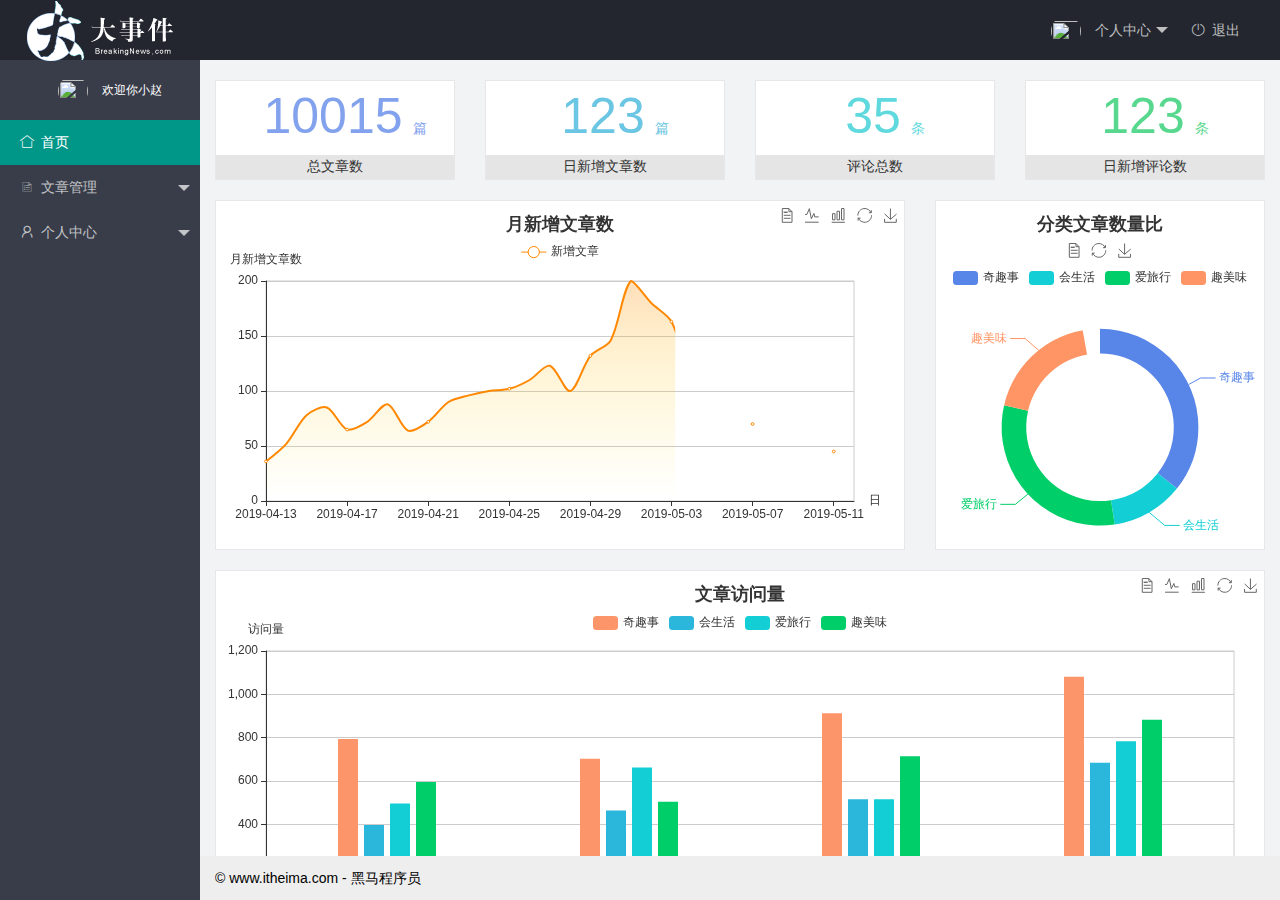
==== commit 4f1417db: "完成了首页用户更新的功能" ====
--- a/index.html
+++ b/index.html
@@ -21,6 +21,7 @@
             <ul class="layui-nav layui-layout-right">
                 <li class="layui-nav-item">
                     <a href="javascript:;">
+                        <span class="txt-avater">G</span>
                         <img src="http://t.cn/RCzsdCq" class="layui-nav-img">
                         个人中心
                     </a>
@@ -79,6 +80,7 @@
             © www.itheima.com - 黑马程序员
         </div>
     </div>
+    <!-- 引入 layui 的js -->
     <script src="/assets/lib/layui/layui.all.js"></script>
     <script>
         //JavaScript代码区域
@@ -87,6 +89,10 @@
 
         });
     </script>
+    <!-- 引入 jQuery 文件 -->
+    <script src="/assets/lib/jquery.js"></script>
+    <!-- 引入自己的 js 文件 -->
+    <script src="/assets/js/index.js"></script>
 </body>
 
 </html>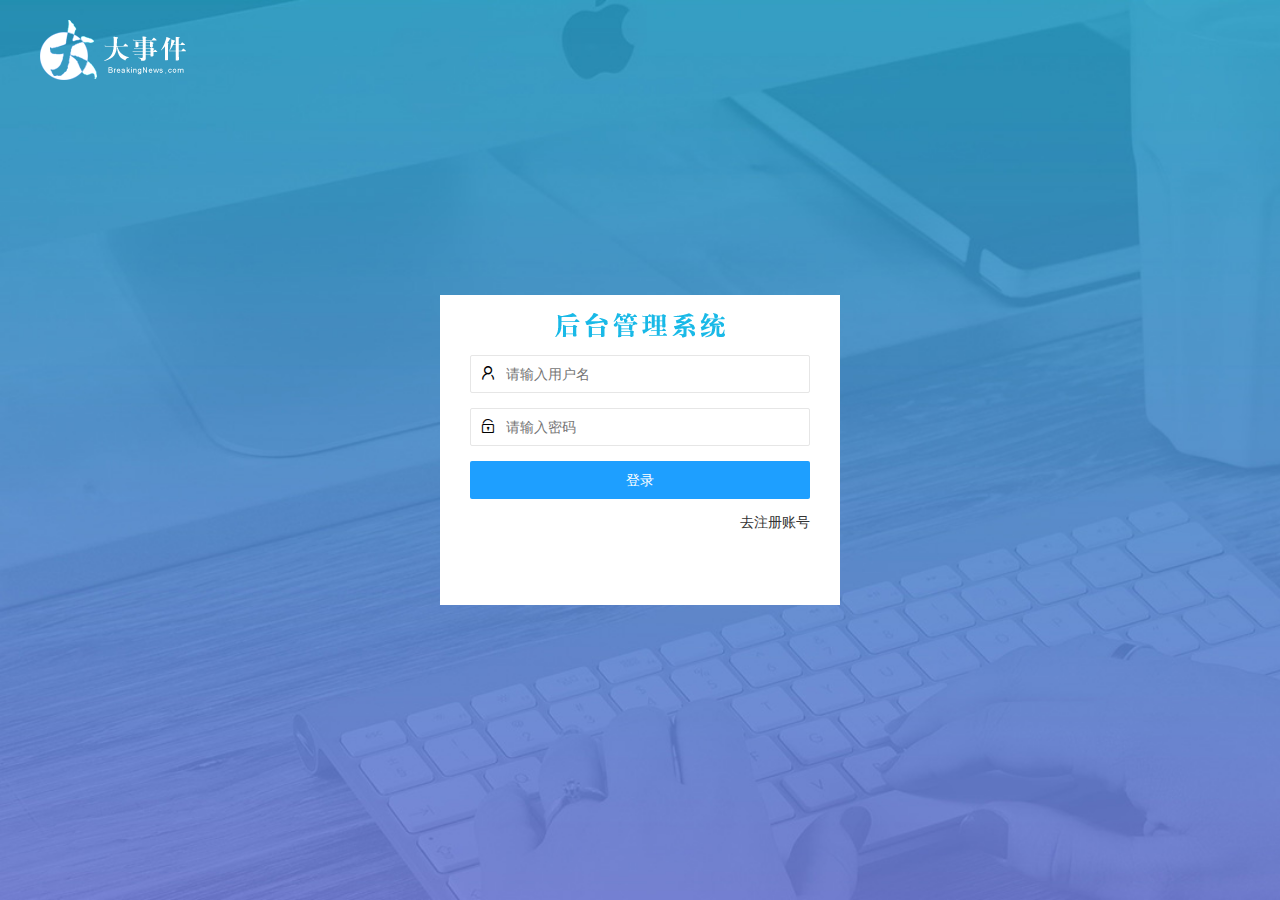
==== commit 5416ca3f: "完成了退出功能和全部的身份认证功能统一配置了ajax请求" ====
--- a/index.html
+++ b/index.html
@@ -1,3 +1,10 @@
+<script>
+    // 判断本地存储的 token 是否存在，如果不存在则不会跳转页面
+    if(localStorage.getItem('token') === null) {
+        location.href = '/login.html';
+    }
+</script>
+
 <!DOCTYPE html>
 <html>
 
@@ -32,7 +39,7 @@
                     </dl>
                 </li>
                 <li class="layui-nav-item">
-                    <a href="">
+                    <a href="javascript:;" id="logout">
                         <i class="layui-icon layui-icon-logout"></i>退出
                     </a>
                 </li>
@@ -91,6 +98,8 @@
     </script>
     <!-- 引入 jQuery 文件 -->
     <script src="/assets/lib/jquery.js"></script>
+    <!-- 引入 js 的统一配置文件 -->
+    <script src="/assets/js/common.js"></script>
     <!-- 引入自己的 js 文件 -->
     <script src="/assets/js/index.js"></script>
 </body>
--- a/assets/css/index.css
+++ b/assets/css/index.css
@@ -36,4 +36,10 @@
 
 .layui-body {
     overflow: hidden;
+}
+
+/* 底部文字 */
+.layui-footer {
+    text-align: center;
+    font-size: 12px;
 }